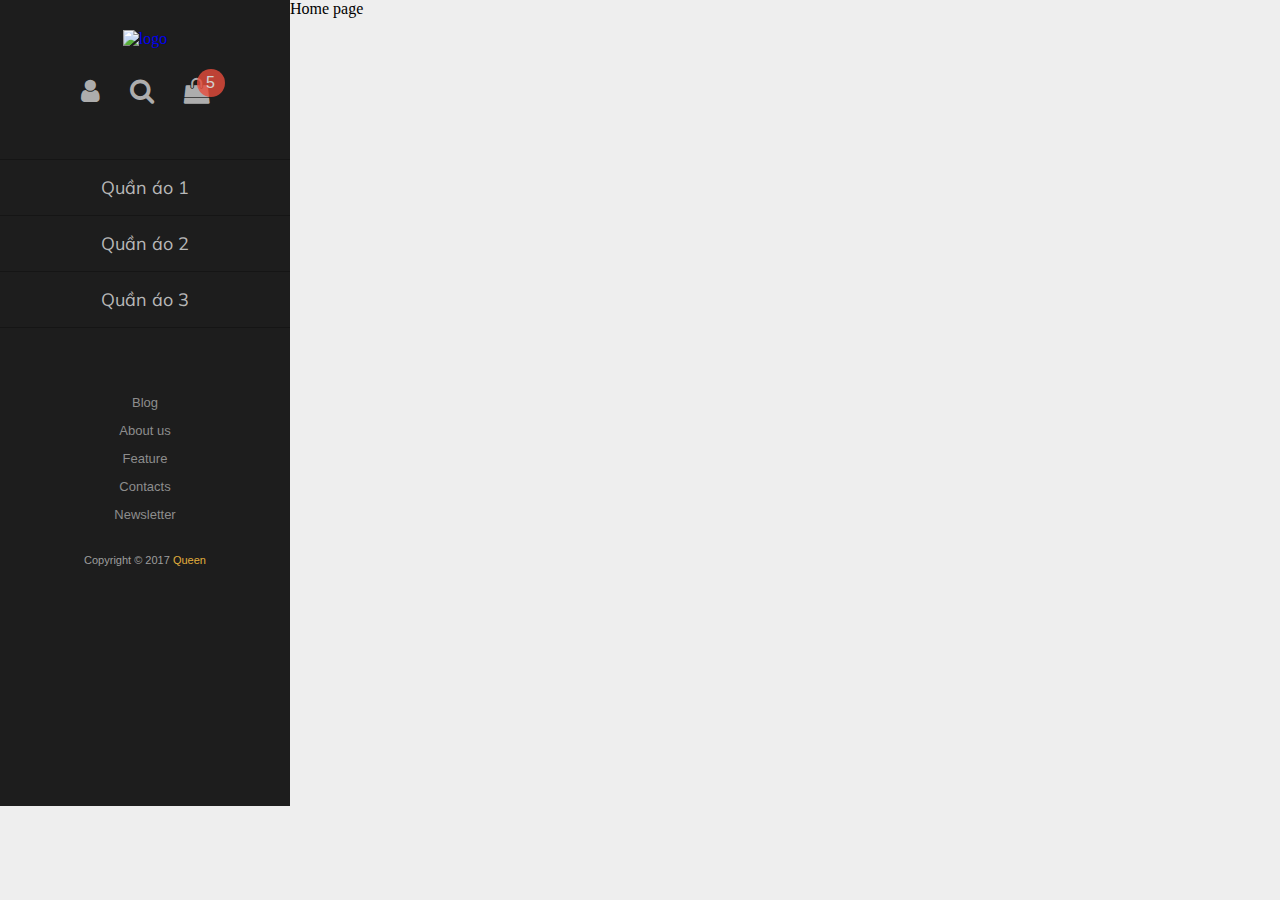
==== index.html @ 444cdae0 "Init commit" ====
<!DOCTYPE html><html lang="en"><head><meta charset="utf-8"><meta name="viewport" content="width=device-width,initial-scale=1,shrink-to-fit=no"><meta name="theme-color" content="#000000"><link rel="manifest" href="/manifest.json"><link rel="shortcut icon" href="/favicon.ico"><link href="https://fonts.googleapis.com/css?family=Muli|Montserrat" rel="stylesheet"><link rel="stylesheet" href="https://maxcdn.bootstrapcdn.com/font-awesome/4.7.0/css/font-awesome.min.css"><title>React App</title><style>body{margin:0;background-color:#eee}a{text-decoration:none}body::-webkit-scrollbar-track{border-radius:10px;background-color:#d5d5d5}body::-webkit-scrollbar{width:8px;background-color:#d5d5d5}body::-webkit-scrollbar-thumb{border-radius:10px;background-color:#e0ad3c}*{-webkit-box-sizing:border-box;-moz-box-sizing:border-box;box-sizing:border-box}</style><link href="/static/css/main.fdfdad80.css" rel="stylesheet"></head><body><noscript>You need to enable JavaScript to run this app.</noscript><div id="root"></div><script type="text/javascript" src="/static/js/main.b49a6a26.js"></script></body></html>
---- static/css/main.fdfdad80.css ----
@media screen and (min-width:900px){.sidebarContainer{position:fixed;top:0;left:0}.content{margin-left:298px}.contentContainer{margin-left:290px}}.fixedMetaMenu{position:fixed;top:0;z-index:1}.sidebar{text-align:center}@-moz-document url-prefix(){.leftSidebarContainer{overflow-x:hidden;width:298px}}.sidebarContainer{background-color:#1d1d1d}.logo img{width:130px}.metaMenuItem{margin-left:15px;margin-right:15px;color:#adadad;-webkit-transition:color .2s;-o-transition:color .2s;transition:color .2s;cursor:pointer}.metaMenuItem:hover{color:#e0ad3c}.metaMenu{min-height:100%}.productInBagNumber{position:absolute;top:-17px;right:0;color:#fff;background-color:#e74c3c;width:28px;height:28px;opacity:.8;border-radius:50%;line-height:28px;font-family:sans-serif}.categoryMenuItem{padding-top:16px;padding-bottom:16px;font-family:Muli,sans-serif;color:#b8b8b8;display:block;font-size:18px}.categoryMenuItem.active{color:#dfdfdf;font-weight:600}.categoryMenuItem{border-bottom:1px solid #151515;-webkit-transition:color .2s;-o-transition:color .2s;transition:color .2s;-webkit-transition:background-color .2s;-o-transition:background-color .2s;transition:background-color .2s}.categoryMenuItem:hover{background-color:#101010}.categoryMenuItem:hover:not(.active){color:#e0ad3c}.categoryMenuItem:last-child{border:none}.littleMenu .categoryMenuItem{font-size:18px}.categoryMenu{border-top:1px solid #151515;border-bottom:1px solid #151515}.loadingContainer{width:100%;height:100%;display:-ms-flexbox;display:flex;-ms-flex-align:center;align-items:center;padding:20px}.navigation{list-style-type:none;padding:0;margin-top:60px}.navigation>li{padding-top:5px;padding-bottom:5px}.navigation>li>a{color:#8d8d8d;font-family:sans-serif;font-size:13px;-webkit-transition:color .2s;-o-transition:color .2s;transition:color .2s}.navigation>li.active>a{font-weight:700;color:#eee}.navigation>li:not(.active)>a:hover{color:#e0ad3c}.copyright{padding-top:10px;padding-bottom:10px;color:#9d9d9d;font-family:sans-serif;font-size:11px}.brandName{color:#e0ad3c}.leftSidebarScrollContainer{width:290px;height:calc(100vh - 172px - 46px);overflow:auto}.leftSidebarScrollContainer::-webkit-scrollbar-track{border-radius:10px;background-color:#d5d5d5}.leftSidebarScrollContainer::-webkit-scrollbar{width:8px;background-color:#d5d5d5}.leftSidebarScrollContainer::-webkit-scrollbar-thumb{border-radius:10px;background-color:#e0ad3c}.leftSidebarContainer .logoContainer{padding-top:30px;padding-bottom:30px}.leftSidebarContainer .metaMenuContainer{padding-bottom:20px}.leftSidebarScrollContainer .categoryMenuContainer{padding-top:35px}.transparentButton{border:none;background-color:transparent;cursor:pointer}.topSidebarContainer{position:relative;height:210px}.topSidebarContainer .logoContainer{padding-top:30px}.topSidebarContainer .metaMenuContainer{padding-top:20px;padding-bottom:20px;width:100%;background-color:#1d1d1d}.topSidebarContainer .menuAllScreen{position:fixed;top:0;left:0;right:0;bottom:0;background-color:#1d1d1d;-webkit-transition:opacity .1s linear;-o-transition:opacity .1s linear;transition:opacity .1s linear;overflow-y:auto;z-index:2}.topSidebarContainer .closeButtonContainer{position:fixed;right:20px;top:20px}.littleMenu{padding-top:60px}.topSidebarContainer .littleMenu .navigation a{font-size:15px}.menuAllScreen::-webkit-scrollbar-track{border-radius:10px;background-color:#d5d5d5}.menuAllScreen::-webkit-scrollbar{width:8px;background-color:#d5d5d5}.menuAllScreen::-webkit-scrollbar-thumb{border-radius:10px;background-color:#99f}.responsiveMenuTransition-enter{opacity:0}.responsiveMenuTransition-enter.responsiveMenuTransition-enter-active,.responsiveMenuTransition-leave{opacity:1}.responsiveMenuTransition-leave.responsiveMenuTransition-leave-active{opacity:0}.gridItemContainer{background-color:#ddd;position:relative}.gridItemImage{width:100%;height:auto}.caption{font-family:Muli,sans-serif;padding-top:40px;padding-bottom:40px;text-align:center;position:relative;color:#444}.gridItemContainer .arrowContainer{width:100%;position:absolute;top:-38px;text-align:center}.gridItemContainer .arrow{width:30px;height:0;border-bottom:15px solid #ddd;border-left:15px solid transparent;border-right:15px solid transparent}.productName{font-family:Muli,sans-serif;margin-bottom:8px;text-transform:uppercase}.price{font-family:Montserrat,sans-serif;font-weight:700;font-size:22px}.cover{position:absolute;top:0;left:0;bottom:0;right:0;background-color:transparent;-webkit-transition:background-color .2s;-o-transition:background-color .2s;transition:background-color .2s}.gridItemContainer:hover>.cover{background-color:rgba(0,0,0,.1)}.allProductsContainer{text-align:center}.productContainer{display:inline-block}@media screen and (max-width:655px){.productContainer{width:100%}}@media screen and (min-width:656px){.productContainer{width:50%}}@media screen and (min-width:1360px){.productContainer{width:33.33%}}@media screen and (min-width:1920px){.productContainer{width:25%}}.productDetailContainer{display:-ms-flexbox;display:flex}.productContentContainer{background-color:#f9f9f9}@media screen and (min-width:1100px){.productDetailContainer{-ms-flex-direction:row;flex-direction:row;-ms-flex-align:stretch;align-items:stretch;height:100vh}.productContentContainer{-ms-flex:0 0 330px;flex:0 0 330px;overflow-y:auto;padding:60px 50px}.productImageContainer{-ms-flex:1 1 0%;flex:1 1 0%;overflow:auto}.productContentContainer::-webkit-scrollbar-track,.productImageContainer::-webkit-scrollbar-track{border-radius:10px;background-color:#d5d5d5}.productContentContainer::-webkit-scrollbar,.productImageContainer::-webkit-scrollbar{width:8px;background-color:#d5d5d5}.productContentContainer::-webkit-scrollbar-thumb,.productImageContainer::-webkit-scrollbar-thumb{border-radius:10px;background-color:#e0cc3c}}@media screen and (max-width:1099px){.productDetailContainer{-ms-flex-direction:column-reverse;flex-direction:column-reverse}.productContentContainer{width:100%;padding:50px}}.copyrightLittle{background-color:#1d1d1d;text-align:center}@media screen and (min-width:900px){.copyrightLittle{display:none}}@media screen and (max-width:899px){.copyrightLittle{display:block}}.pathContainer{font-size:11px;margin-bottom:5px;text-transform:uppercase;margin-bottom:35px}.pathSeperate{margin-left:8px;margin-right:8px;color:hsla(0,0%,62%,.5)}.pathUrl{color:#9d8347;font-weight:700}.pathName{color:#9d9d9d}.productDetailNameContainer{margin-bottom:35px}.productDetailName{font-weight:700;font-size:25px}.productDetailProductor{font-family:Muli,sans-serif;font-size:13px}.productDetailProductorName{color:#9d8347}.productDetailProductorContainer{margin-bottom:35px}.productDetailPrice{font-family:Montserrat,sans-serif;font-weight:700;font-size:30px;padding-top:10px;padding-bottom:10px;border-top:1px solid #ddd;border-bottom:1px solid #ddd;text-align:center}.productDetailPriceContainer{margin-bottom:35px}.productDetailBrief{color:#666;font-size:14px;line-height:20px;text-align:justify}.productDetailBriefContainer{margin-bottom:45px}.productItemCountCheckoutContainer,.productOptionContainer{margin-bottom:20px;margin-top:20px}.productItemCountCheckoutContainer{display:-ms-flexbox;display:flex}.itemCount{width:100%}.itemCountInput{border:none;outline:none;width:100%;padding:20px;font-family:Montserrat,sans-serif;font-size:14px;text-align:center}.itemCountContainer{margin-right:20px;-ms-flex:0 0 70px;flex:0 0 70px;border:1px solid #eee}.checkoutButton{border:none;outline:none;height:100%;width:100%;background-color:#b89955;color:#fff;-webkit-transition:background-color .2s;-o-transition:background-color .2s;transition:background-color .2s;cursor:pointer;font-size:13px;font-weight:700;font-family:Montserrat,sans-serif;text-transform:uppercase}.checkoutButton:hover{background-color:#e2ba62}.checkoutButtonContainer{-ms-flex:1 1 0%;flex:1 1 0%}@media screen and (min-width:1100px){.productInformation{font-family:Muli,sans-serif}.productSizeLabel{font-family:Montserrat,sans-serif}.productItemCountCheckoutContainer,.productOptionContainer{width:100%}}@media screen and (max-width:1099px){.productInformation{font-family:Muli,sans-serif;text-align:center}}.productShareContainer{color:#9d8347;cursor:pointer}.productShareContainer:hover{color:#e0a418}.productShareContainer:active{color:#7d6b42}.productShareContainer>span{padding-left:10px}.Option{background:#fff;height:58px;cursor:pointer;font-family:Montserrat,sans-serif;font-size:14px;padding:20px;position:relative;border:1px solid #eee}.OptionList{position:absolute;top:47px;left:0;z-index:3;width:100%;background:#fff;border:1px solid #ddd}.OptionHandle{z-index:2;position:absolute;top:0;left:0;right:0;bottom:0}.OptionList ul{list-style:none;margin:0;margin-top:10px;margin-bottom:10px;padding:0}.OptionList ul li{padding:5px 25px;text-align:left}.OptionList ul li.active{background-color:#eee}.OptionList ul li:hover{background:#ddd}.OptionList.hide{visibility:hidden}.OptionLabel .label{color:#666}.OptionIconDropdown{position:absolute;right:20px;top:21px}.slick-slider{-webkit-box-sizing:border-box;box-sizing:border-box;-webkit-user-select:none;-moz-user-select:none;-ms-user-select:none;user-select:none;-webkit-touch-callout:none;-khtml-user-select:none;-ms-touch-action:pan-y;touch-action:pan-y;-webkit-tap-highlight-color:transparent}.slick-list,.slick-slider{position:relative;display:block}.slick-list{overflow:hidden;margin:0;padding:0}.slick-list:focus{outline:none}.slick-list.dragging{cursor:pointer;cursor:hand}.slick-slider .slick-list,.slick-slider .slick-track{-webkit-transform:translateZ(0);-ms-transform:translateZ(0);transform:translateZ(0)}.slick-track{position:relative;top:0;left:0;display:block}.slick-track:after,.slick-track:before{display:table;content:""}.slick-track:after{clear:both}.slick-loading .slick-track{visibility:hidden}.slick-slide{display:none;float:left;height:100%;min-height:1px}[dir=rtl] .slick-slide{float:right}.slick-slide img{display:block}.slick-slide.slick-loading img{display:none}.slick-slide.dragging img{pointer-events:none}.slick-initialized .slick-slide{display:block}.slick-loading .slick-slide{visibility:hidden}.slick-vertical .slick-slide{display:block;height:auto;border:1px solid transparent}.slick-arrow.slick-hidden{display:none}.imageSlideContent{cursor:-webkit-grab;cursor:grab;background-size:cover!important;background-position:50%!important}.imageSlideContent:active{cursor:-webkit-grabbing;cursor:grabbing}.imageSlide{position:relative}.slideButtonContainer{bottom:0}.slideButtonContainer,.zoomModalContainer{position:absolute;right:0;display:-ms-flexbox;display:flex}.zoomModalContainer{top:0}@media screen and (min-width:1100px){.imageSlideContent{height:100vh}}@media screen and (max-width:1099px) and (min-width:700px){.imageSlideContent{height:800px}}@media screen and (max-width:699px){.imageSlideContent{height:600px}}.slideIconInfo{font-family:Muli,sans-serif;line-height:26px}.slideButton,.slideIconInfo{padding:10px;width:50px;text-align:center;background:rgba(29,29,29,.3);color:#eee;-webkit-transition:background .2s;-o-transition:background .2s;transition:background .2s}.slideButton{cursor:pointer}.slideButton:hover{background:rgba(29,29,29,.5)}.dotSlide{position:absolute;bottom:0;padding:10px 15px;margin:0;background:rgba(29,29,29,.3)}.dotSlide button{border:none;background:transparent;cursor:pointer;color:#ccc;outline:none;padding-left:15px}.dotSlide li.slick-active button{color:#fff}.dotSlide li{display:inline-block}.dialogContainer{position:fixed;top:0;left:0;right:0;bottom:0;background-color:hsla(0,0%,78%,.8);display:-ms-flexbox;display:flex;-ms-flex-align:center;align-items:center;-ms-flex-pack:center;justify-content:center;z-index:10}.dialogContent{padding:70px 80px 80px;background-color:#fff;position:relative}.dialogContent .closeButton{position:absolute;top:0;right:0;background-color:#222;width:54px;text-align:center;cursor:pointer;color:#fff}.dialogContent .closeButton:hover{color:#e0ad3c;background-color:#333;-webkit-transition:color .2s,background-color .2s;-o-transition:color .2s,background-color .2s;transition:color .2s,background-color .2s}.dialogTransition-enter{opacity:0}.dialogTransition-enter.dialogTransition-enter-active{opacity:1;-webkit-transition:opacity .2s ease-in;-o-transition:opacity .2s ease-in;transition:opacity .2s ease-in}.dialogTransition-leave{opacity:1}.dialogTransition-leave.dialogTransition-leave-active{opacity:0;-webkit-transition:opacity .1s ease-in;-o-transition:opacity .1s ease-in;transition:opacity .1s ease-in}.searchFormContainer{border:5px solid #eee;padding:20px;display:-ms-flexbox;display:flex;-ms-flex-pack:center;justify-content:center;-ms-flex-align:center;align-items:center}.searchInputContainer{-ms-flex-positive:1;flex-grow:1;-ms-flex-negative:1;flex-shrink:1}.searchIconContainer{-ms-flex-positive:0;flex-grow:0;-ms-flex-negative:0;flex-shrink:0;margin-left:10px;cursor:pointer}.searchInput{border:none;font-size:18px;width:100%;font-family:Montserrat,sans-serif}.searchInput:focus{outline:none}.searchFormTitle{text-align:center;margin-bottom:30px;font-size:30px;font-family:Montserrat,sans-serif}
/*# sourceMappingURL=main.fdfdad80.css.map*/
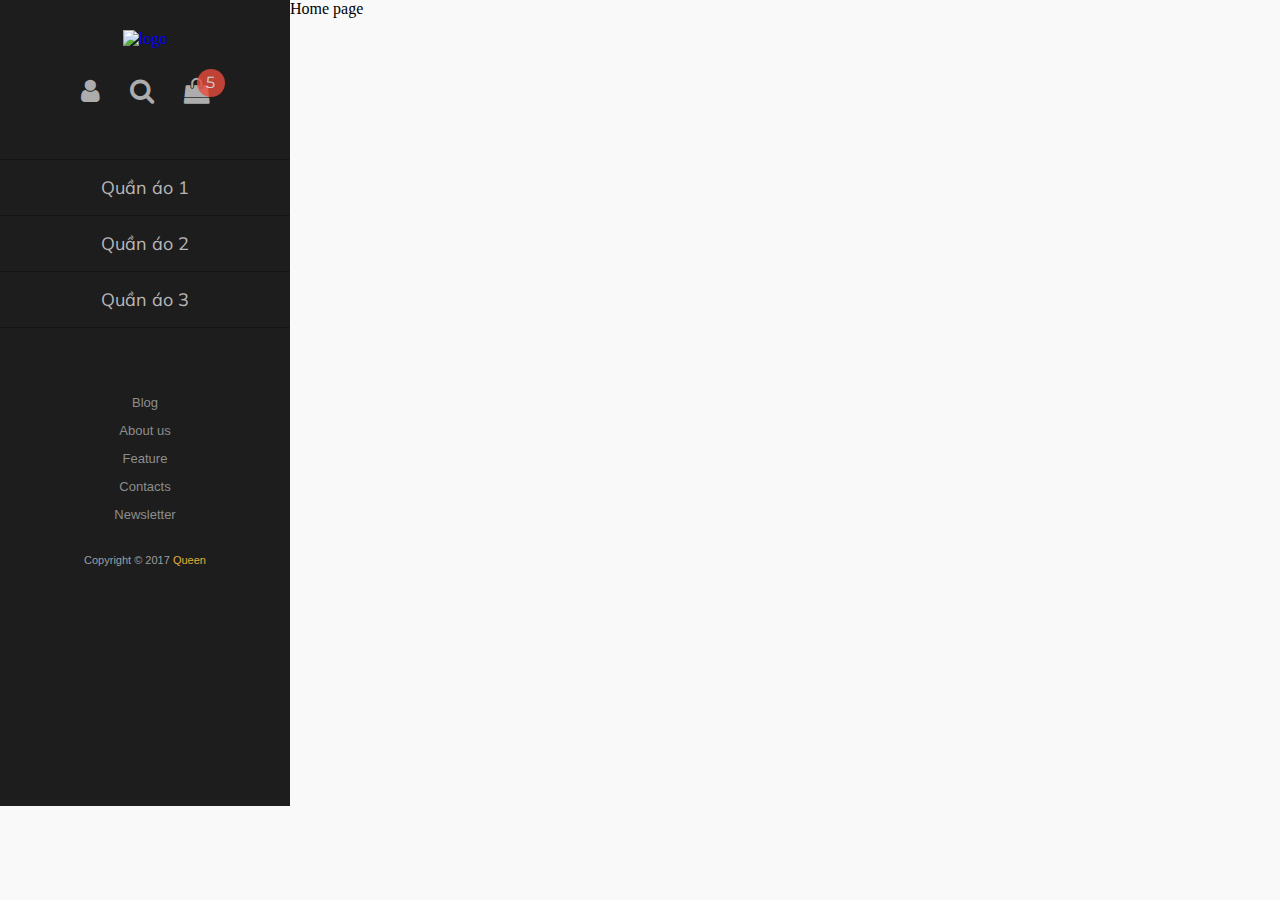
==== commit 7baaeaac: "Add search, cart, loading" ====
--- a/index.html
+++ b/index.html
@@ -1 +1 @@
-<!DOCTYPE html><html lang="en"><head><meta charset="utf-8"><meta name="viewport" content="width=device-width,initial-scale=1,shrink-to-fit=no"><meta name="theme-color" content="#000000"><link rel="manifest" href="/manifest.json"><link rel="shortcut icon" href="/favicon.ico"><link href="https://fonts.googleapis.com/css?family=Muli|Montserrat" rel="stylesheet"><link rel="stylesheet" href="https://maxcdn.bootstrapcdn.com/font-awesome/4.7.0/css/font-awesome.min.css"><title>React App</title><style>body{margin:0;background-color:#eee}a{text-decoration:none}body::-webkit-scrollbar-track{border-radius:10px;background-color:#d5d5d5}body::-webkit-scrollbar{width:8px;background-color:#d5d5d5}body::-webkit-scrollbar-thumb{border-radius:10px;background-color:#e0ad3c}*{-webkit-box-sizing:border-box;-moz-box-sizing:border-box;box-sizing:border-box}</style><link href="/static/css/main.fdfdad80.css" rel="stylesheet"></head><body><noscript>You need to enable JavaScript to run this app.</noscript><div id="root"></div><script type="text/javascript" src="/static/js/main.b49a6a26.js"></script></body></html>+<!DOCTYPE html><html lang="en"><head><meta charset="utf-8"><meta name="viewport" content="width=device-width,initial-scale=1,shrink-to-fit=no"><meta name="theme-color" content="#000000"><link rel="manifest" href="/manifest.json"><link rel="shortcut icon" href="/favicon.ico"><link href="https://fonts.googleapis.com/css?family=Muli|Montserrat" rel="stylesheet"><link rel="stylesheet" href="https://maxcdn.bootstrapcdn.com/font-awesome/4.7.0/css/font-awesome.min.css"><title>React App</title><style>body{margin:0;background-color:#f9f9f9}a{text-decoration:none}*{-webkit-box-sizing:border-box;-moz-box-sizing:border-box;box-sizing:border-box}</style><link href="/static/css/main.e178d83f.css" rel="stylesheet"></head><body><noscript>You need to enable JavaScript to run this app.</noscript><div id="root"></div><script type="text/javascript" src="/static/js/main.0612e0c7.js"></script></body></html>--- a/static/css/main.e178d83f.css
+++ b/static/css/main.e178d83f.css
@@ -0,0 +1,2 @@
+@media screen and (min-width:900px){.contentContainer{margin-left:290px;height:100vh;overflow:auto}.contentContainer::-webkit-scrollbar-track{border-radius:10px;background-color:#d5d5d5}.contentContainer::-webkit-scrollbar{width:8px;background-color:#d5d5d5}.contentContainer::-webkit-scrollbar-thumb{border-radius:10px;background-color:#e0ad3c}.copyrightLittle{display:none}}.copyrightLittle{background-color:#1d1d1d;text-align:center}@media screen and (max-width:899px){.copyrightLittle{display:block}}@media screen and (min-width:900px){.sidebarContainer{position:fixed;top:0;left:0}.content{margin-left:298px}}.fixedMetaMenu{position:fixed;top:0;z-index:1}.sidebar{text-align:center}@-moz-document url-prefix(){.leftSidebarContainer{overflow-x:hidden;width:298px}}.sidebarContainer{background-color:#1d1d1d}.logo img{width:130px}.metaMenuItem{margin-left:15px;margin-right:15px;color:#adadad;-webkit-transition:color .2s;-o-transition:color .2s;transition:color .2s;cursor:pointer}.metaMenuItem:hover{color:#e0ad3c}.metaMenu{min-height:100%}.productInBagNumber{position:absolute;top:-17px;right:0;color:#fff;background-color:#e74c3c;width:28px;height:28px;opacity:.8;border-radius:50%;line-height:28px;font-family:Montserrat,sans-serif}.categoryMenuItem{padding-top:16px;padding-bottom:16px;font-family:Muli,sans-serif;color:#b8b8b8;display:block;font-size:18px}.categoryMenuItem.active{color:#dfdfdf;font-weight:600}.categoryMenuItem{border-bottom:1px solid #151515;-webkit-transition:color .2s;-o-transition:color .2s;transition:color .2s;-webkit-transition:background-color .2s;-o-transition:background-color .2s;transition:background-color .2s}.categoryMenuItem:hover{background-color:#101010}.categoryMenuItem:hover:not(.active){color:#e0ad3c}.categoryMenuItem:last-child{border:none}.littleMenu .categoryMenuItem{font-size:18px}.categoryMenu{border-top:1px solid #151515;border-bottom:1px solid #151515}.loadingContainer{width:100%;height:100%;display:-ms-flexbox;display:flex;-ms-flex-align:center;align-items:center;padding:20px}.navigation{list-style-type:none;padding:0;margin-top:60px}.navigation>li{padding-top:5px;padding-bottom:5px}.navigation>li>a{color:#8d8d8d;font-family:sans-serif;font-size:13px;-webkit-transition:color .2s;-o-transition:color .2s;transition:color .2s}.navigation>li.active>a{font-weight:700;color:#eee}.navigation>li:not(.active)>a:hover{color:#e0ad3c}.copyright{padding-top:10px;padding-bottom:10px;color:#9d9d9d;font-family:sans-serif;font-size:11px}.brandName{color:#e0ad3c}.leftSidebarScrollContainer{width:290px;height:calc(100vh - 172px - 46px);overflow:auto}.leftSidebarScrollContainer::-webkit-scrollbar-track{border-radius:10px;background-color:#d5d5d5}.leftSidebarScrollContainer::-webkit-scrollbar{width:8px;background-color:#d5d5d5}.leftSidebarScrollContainer::-webkit-scrollbar-thumb{border-radius:10px;background-color:#e0ad3c}.leftSidebarContainer .logoContainer{padding-top:30px;padding-bottom:30px}.leftSidebarContainer .metaMenuContainer{padding-bottom:20px}.leftSidebarScrollContainer .categoryMenuContainer{padding-top:35px}.transparentButton{border:none;background-color:transparent;cursor:pointer}.topSidebarContainer{position:relative;height:210px}.topSidebarContainer .logoContainer{padding-top:30px}.topSidebarContainer .metaMenuContainer{padding-top:20px;padding-bottom:20px;width:100%;background-color:#1d1d1d}.topSidebarContainer .menuAllScreen{position:fixed;top:0;left:0;right:0;bottom:0;background-color:#1d1d1d;-webkit-transition:opacity .1s linear;-o-transition:opacity .1s linear;transition:opacity .1s linear;overflow-y:auto;z-index:2}.topSidebarContainer .closeButtonContainer{position:fixed;right:20px;top:20px}.littleMenu{padding-top:60px}.topSidebarContainer .littleMenu .navigation a{font-size:15px}.menuAllScreen::-webkit-scrollbar-track{border-radius:10px;background-color:#d5d5d5}.menuAllScreen::-webkit-scrollbar{width:8px;background-color:#d5d5d5}.menuAllScreen::-webkit-scrollbar-thumb{border-radius:10px;background-color:#99f}.responsiveMenuTransition-enter{opacity:0}.responsiveMenuTransition-enter.responsiveMenuTransition-enter-active,.responsiveMenuTransition-leave{opacity:1}.responsiveMenuTransition-leave.responsiveMenuTransition-leave-active{opacity:0}.gridItemContainer{background-color:#ddd;position:relative}.gridItemImage{width:100%;height:auto}.caption{font-family:Muli,sans-serif;padding-top:40px;padding-bottom:40px;text-align:center;position:relative;color:#444}.gridItemContainer .arrowContainer{width:100%;position:absolute;top:-38px;text-align:center}.gridItemContainer .arrow{width:30px;height:0;border-bottom:15px solid #ddd;border-left:15px solid transparent;border-right:15px solid transparent}.productName{font-family:Muli,sans-serif;margin-bottom:8px;text-transform:uppercase}.price{font-family:Montserrat,sans-serif;font-weight:700;font-size:22px}.cover{position:absolute;top:0;left:0;bottom:0;right:0;background-color:transparent;-webkit-transition:background-color .2s;-o-transition:background-color .2s;transition:background-color .2s}.gridItemContainer:hover>.cover{background-color:rgba(0,0,0,.1)}.allProductsContainer{text-align:center}.productContainer{display:inline-block}@media screen and (max-width:655px){.productContainer{width:100%}}@media screen and (min-width:656px){.productContainer{width:50%}}@media screen and (min-width:1360px){.productContainer{width:33.33%}}@media screen and (min-width:1920px){.productContainer{width:25%}}.productDetailContainer{display:-ms-flexbox;display:flex}.productContentContainer{background-color:#f9f9f9}@media screen and (min-width:1100px){.productDetailContainer{-ms-flex-direction:row;flex-direction:row;-ms-flex-align:stretch;align-items:stretch;height:100vh}.productContentContainer{-ms-flex:0 0 330px;flex:0 0 330px;overflow-y:auto;padding:60px 50px}.productImageContainer{-ms-flex:1 1 0%;flex:1 1 0%;overflow:auto}.productContentContainer::-webkit-scrollbar-track,.productImageContainer::-webkit-scrollbar-track{border-radius:10px;background-color:#d5d5d5}.productContentContainer::-webkit-scrollbar,.productImageContainer::-webkit-scrollbar{width:8px;background-color:#d5d5d5}.productContentContainer::-webkit-scrollbar-thumb,.productImageContainer::-webkit-scrollbar-thumb{border-radius:10px;background-color:#e0cc3c}}@media screen and (max-width:1099px){.productDetailContainer{-ms-flex-direction:column-reverse;flex-direction:column-reverse}.productContentContainer{width:100%;padding:50px}}.pathContainer{font-size:11px;margin-bottom:5px;text-transform:uppercase;margin-bottom:35px}.pathSeperate{margin-left:8px;margin-right:8px;color:hsla(0,0%,62%,.5)}.pathUrl{color:#9d8347;font-weight:700}.pathName{color:#9d9d9d}.productDetailNameContainer{margin-bottom:35px}.productDetailName{font-weight:700;font-size:25px}.productDetailProductor{font-family:Muli,sans-serif;font-size:13px}.productDetailProductorName{color:#9d8347}.productDetailProductorContainer{margin-bottom:35px}.productDetailPrice{font-family:Montserrat,sans-serif;font-weight:700;font-size:30px;padding-top:10px;padding-bottom:10px;border-top:1px solid #ddd;border-bottom:1px solid #ddd;text-align:center}.productDetailPriceContainer{margin-bottom:35px}.productDetailBrief{color:#666;font-size:14px;line-height:20px;text-align:justify}.productDetailBriefContainer{margin-bottom:45px}.productItemCountCheckoutContainer,.productOptionContainer{margin-bottom:20px;margin-top:20px}.productItemCountCheckoutContainer{display:-ms-flexbox;display:flex}.itemCount{width:100%}.itemCountInput{border:none;outline:none;width:100%;padding:20px;font-family:Montserrat,sans-serif;font-size:14px;text-align:center}.itemCountContainer{margin-right:20px;-ms-flex:0 0 70px;flex:0 0 70px;border:1px solid #eee}.checkoutButton{border:none;outline:none;height:100%;width:100%;background-color:#b89955;color:#fff;-webkit-transition:background-color .2s;-o-transition:background-color .2s;transition:background-color .2s;cursor:pointer;font-size:13px;font-weight:700;font-family:Montserrat,sans-serif;text-transform:uppercase}.checkoutButton:hover{background-color:#e2ba62}.checkoutButtonContainer{-ms-flex:1 1 0%;flex:1 1 0%}@media screen and (min-width:1100px){.productInformation{font-family:Muli,sans-serif}.productSizeLabel{font-family:Montserrat,sans-serif}.productItemCountCheckoutContainer,.productOptionContainer{width:100%}}@media screen and (max-width:1099px){.productInformation{font-family:Muli,sans-serif;text-align:center}}.productShareContainer{color:#9d8347;cursor:pointer}.productShareContainer:hover{color:#e0a418}.productShareContainer:active{color:#7d6b42}.productShareContainer>span{padding-left:10px}.Option{background:#fff;height:58px;cursor:pointer;font-family:Montserrat,sans-serif;font-size:14px;padding:20px;position:relative;border:1px solid #eee}.OptionList{position:absolute;top:47px;left:0;z-index:3;width:100%;background:#fff;border:1px solid #ddd}.OptionHandle{z-index:2;position:absolute;top:0;left:0;right:0;bottom:0}.OptionList ul{list-style:none;margin:0;margin-top:10px;margin-bottom:10px;padding:0}.OptionList ul li{padding:5px 25px;text-align:left}.OptionList ul li.active{background-color:#eee}.OptionList ul li:hover{background:#ddd}.OptionList.hide{visibility:hidden}.OptionLabel .label{color:#666}.OptionIconDropdown{position:absolute;right:20px;top:21px}.slick-slider{-webkit-box-sizing:border-box;box-sizing:border-box;-webkit-user-select:none;-moz-user-select:none;-ms-user-select:none;user-select:none;-webkit-touch-callout:none;-khtml-user-select:none;-ms-touch-action:pan-y;touch-action:pan-y;-webkit-tap-highlight-color:transparent}.slick-list,.slick-slider{position:relative;display:block}.slick-list{overflow:hidden;margin:0;padding:0}.slick-list:focus{outline:none}.slick-list.dragging{cursor:pointer;cursor:hand}.slick-slider .slick-list,.slick-slider .slick-track{-webkit-transform:translateZ(0);-ms-transform:translateZ(0);transform:translateZ(0)}.slick-track{position:relative;top:0;left:0;display:block}.slick-track:after,.slick-track:before{display:table;content:""}.slick-track:after{clear:both}.slick-loading .slick-track{visibility:hidden}.slick-slide{display:none;float:left;height:100%;min-height:1px}[dir=rtl] .slick-slide{float:right}.slick-slide img{display:block}.slick-slide.slick-loading img{display:none}.slick-slide.dragging img{pointer-events:none}.slick-initialized .slick-slide{display:block}.slick-loading .slick-slide{visibility:hidden}.slick-vertical .slick-slide{display:block;height:auto;border:1px solid transparent}.slick-arrow.slick-hidden{display:none}.imageSlideContent{cursor:-webkit-grab;cursor:grab;background-size:cover!important;background-position:50%!important}.imageSlideContent:active{cursor:-webkit-grabbing;cursor:grabbing}.imageSlide{position:relative}.slideButtonContainer{bottom:0}.slideButtonContainer,.zoomModalContainer{position:absolute;right:0;display:-ms-flexbox;display:flex}.zoomModalContainer{top:0}@media screen and (min-width:1100px){.imageSlideContent{height:100vh}}@media screen and (max-width:1099px) and (min-width:700px){.imageSlideContent{height:800px}}@media screen and (max-width:699px){.imageSlideContent{height:600px}}.slideIconInfo{font-family:Muli,sans-serif;line-height:26px}.slideButton,.slideIconInfo{padding:10px;width:50px;text-align:center;background:rgba(29,29,29,.3);color:#eee;-webkit-transition:background .2s;-o-transition:background .2s;transition:background .2s}.slideButton{cursor:pointer}.slideButton:hover{background:rgba(29,29,29,.5)}.dotSlide{position:absolute;bottom:0;padding:10px 15px;margin:0;background:rgba(29,29,29,.3)}.dotSlide button{border:none;background:transparent;cursor:pointer;color:#ccc;outline:none;padding-left:15px}.dotSlide li.slick-active button{color:#fff}.dotSlide li{display:inline-block}.dialogContainer{position:fixed;top:0;left:0;right:0;bottom:0;background-color:hsla(0,0%,78%,.8);display:-ms-flexbox;display:flex;-ms-flex-align:center;align-items:center;-ms-flex-pack:center;justify-content:center;z-index:10}.dialogContent{background-color:#fff;position:relative}.dialogContent .closeButton{position:absolute;top:0;right:0;background-color:#222;width:54px;text-align:center;cursor:pointer;color:#fff}.dialogContent .closeButton:hover{color:#e0ad3c;background-color:#333;-webkit-transition:color .2s,background-color .2s;-o-transition:color .2s,background-color .2s;transition:color .2s,background-color .2s}.dialogTransition-enter{opacity:0}.dialogTransition-enter.dialogTransition-enter-active{opacity:1;-webkit-transition:opacity .2s ease-in;-o-transition:opacity .2s ease-in;transition:opacity .2s ease-in}.dialogTransition-leave{opacity:1}.dialogTransition-leave.dialogTransition-leave-active{opacity:0;-webkit-transition:opacity .1s ease-in;-o-transition:opacity .1s ease-in;transition:opacity .1s ease-in}@media screen and (min-width:510px){.dialogContent{padding:70px 80px 80px;width:500px}}@media screen and (max-width:509px){.dialogContent{padding:70px 50px 80px;width:100%}}.input{border:none;font-size:18px;width:100%;font-family:Montserrat,sans-serif;outline:none;padding:20px}.searchFormContainer{border:5px solid #eee;display:-ms-flexbox;display:flex;-ms-flex-pack:center;justify-content:center;-ms-flex-align:center;align-items:center}.searchInputContainer{-ms-flex-positive:1;flex-grow:1;-ms-flex-negative:1;flex-shrink:1}.searchIconContainer{-ms-flex-positive:0;flex-grow:0;-ms-flex-negative:0;flex-shrink:0;margin-right:20px;cursor:pointer}.searchFormTitle{text-align:center;margin-bottom:30px;font-size:30px;font-family:Montserrat,sans-serif}.OverlayLoading{position:fixed;z-index:10;background:hsla(0,0%,100%,.5);top:0;left:0;right:0;bottom:0;-ms-flex-align:center;align-items:center}@media screen and (max-width:600px){.Search{padding:55px 10%}}@media screen and (min-width:601px){.Search{padding:85px 10%}}.Search{font-family:Muli,sans-serif}.Search .title{font-size:30px;font-weight:500}.Search .briefResult{font-size:14px;color:#666}.Search .query{font-weight:700}.Search .query:after,.Search .query:before{content:'"'}.SearchItem{padding-top:50px;padding-bottom:50px;border-top:1px solid #dfdfdf;display:-ms-flexbox;display:flex}.SearchItem .Image{-ms-flex-preferred-size:120px;flex-basis:120px}.SearchItem .ImageContent{height:120px;background-repeat:no-repeat;background-position:50%;background-size:cover}.SearchItem .Info{padding-left:40px}@media screen and (max-width:600px){.SearchItem .Image{display:none}.SearchItem .Brief{padding-left:0}}.SearchItem .productName{font-weight:700}.SearchItem .productName:after{content:" - "}.SearchItem .productPrice{font-family:Montserrat,sans-serif}.SearchItem .line{margin-top:10px;margin-bottom:10px}.SearchItem .header{font-size:20px}.SearchItem .brief{color:#666}.SearchItem .link{color:#9d8347;-webkit-transition:color .2s;-o-transition:color .2s;transition:color .2s;font-size:13px}.SearchItem .link:hover{color:#daab40}.FlatButton{padding:18px 30px;outline:none;color:#fff;border:none;-webkit-transition:background .2s;-o-transition:background .2s;transition:background .2s;cursor:pointer;font-size:15px;font-weight:700;text-transform:uppercase;font-family:Muli,sans-serif}.FlatButton.black{background:#232323}.FlatButton.black:hover{background:#434343}.FlatButton.yellow{background:#b89955}.FlatButton.yellow:hover{background:#ce9e37}@media screen and (max-width:600px){.CartItemImage{display:none}}.CartItem{padding-top:20px;padding-bottom:20px;margin-top:20px;border-top:1px solid #f1f1f1;border-bottom:1px solid #f1f1f1;display:-ms-flexbox;display:flex;-ms-flex-align:center;align-items:center}.CartItemImage{-ms-flex-preferred-size:120px;flex-basis:120px;-ms-flex-negative:0;flex-shrink:0;-ms-flex-positive:0;flex-grow:0;margin-right:60px;height:120px;background-repeat:no-repeat;background-position:50%;background-size:cover}.CartCount{-ms-flex-preferred-size:70px;flex-basis:70px;-ms-flex-negative:0;flex-shrink:0;-ms-flex-positive:0;flex-grow:0;margin-right:15px;margin-left:15px;border:1px solid #ddd}.CartDelete{-ms-flex-preferred-size:60px;flex-basis:60px;-ms-flex-negative:0;flex-shrink:0;-ms-flex-positive:0;flex-grow:0}.CartUpdate{-ms-flex-preferred-size:30px;flex-basis:30px;-ms-flex-negative:0;flex-shrink:0;-ms-flex-positive:0;flex-grow:0}.accept i{color:#27ae60}.accept i:hover{color:#2ecc71}.deny i{color:#c0392b}.deny i:hover{color:#e74c3c}.CartContent{-ms-flex:1 1 0%;flex:1 1 0%}.CartContent .ItemName{margin:0;line-height:16px}.CartContent .ItemName a{font-size:16px;color:#000;text-transform:uppercase;-webkit-transition:color .2s;-o-transition:color .2s;transition:color .2s}.CartContent .ItemName a:hover{color:#9d8347}.CartContent .ItemSizeColor{margin-top:3px;font-size:13px;color:#9d9d9d}.CartContent .ItemPrice{margin-top:10px;font-family:Montserrat,sans-serif}.transButton{background:transparent;outline:none;border:none;cursor:pointer}.CartDelete i{color:#9d9d9d}.CartDelete i:hover{color:#6d6d6d}.TextArea{width:100%;resize:none;outline:none;padding:20px;font-family:Muli,sans-serif;color:#5f5f5f;font-size:15px;border:1px solid #ddd}.TextArea::-webkit-scrollbar-track{border-radius:10px;background-color:#d5d5d5}.TextArea::-webkit-scrollbar{width:8px;background-color:#d5d5d5}.TextArea::-webkit-scrollbar-thumb{border-radius:10px;background-color:#e0ad3c}.Cart{font-family:Muli,sans-serif}@media screen and (max-width:600px){.Cart{padding:55px 10%}}@media screen and (min-width:601px){.Cart{padding:85px 10%}}.Cart .title{font-size:30px;font-weight:500}.Cart .itemNumber{color:#7f7f7f;font-size:13px}.Cart .CartHeader{margin-bottom:60px}.CartMessageContainer{margin-top:20px;margin-bottom:20px}.CartCheckoutContainer{text-align:right;margin-top:40px}.CartPrice{color:#6d6d6d;font-size:16px}.CartPrice .price{color:#000;font-size:30px;margin-left:10px}.PriceNote{font-style:italic;color:#9d9d9d;font-size:12px}.CartButtonGroup{margin-top:50px}
+/*# sourceMappingURL=main.e178d83f.css.map*/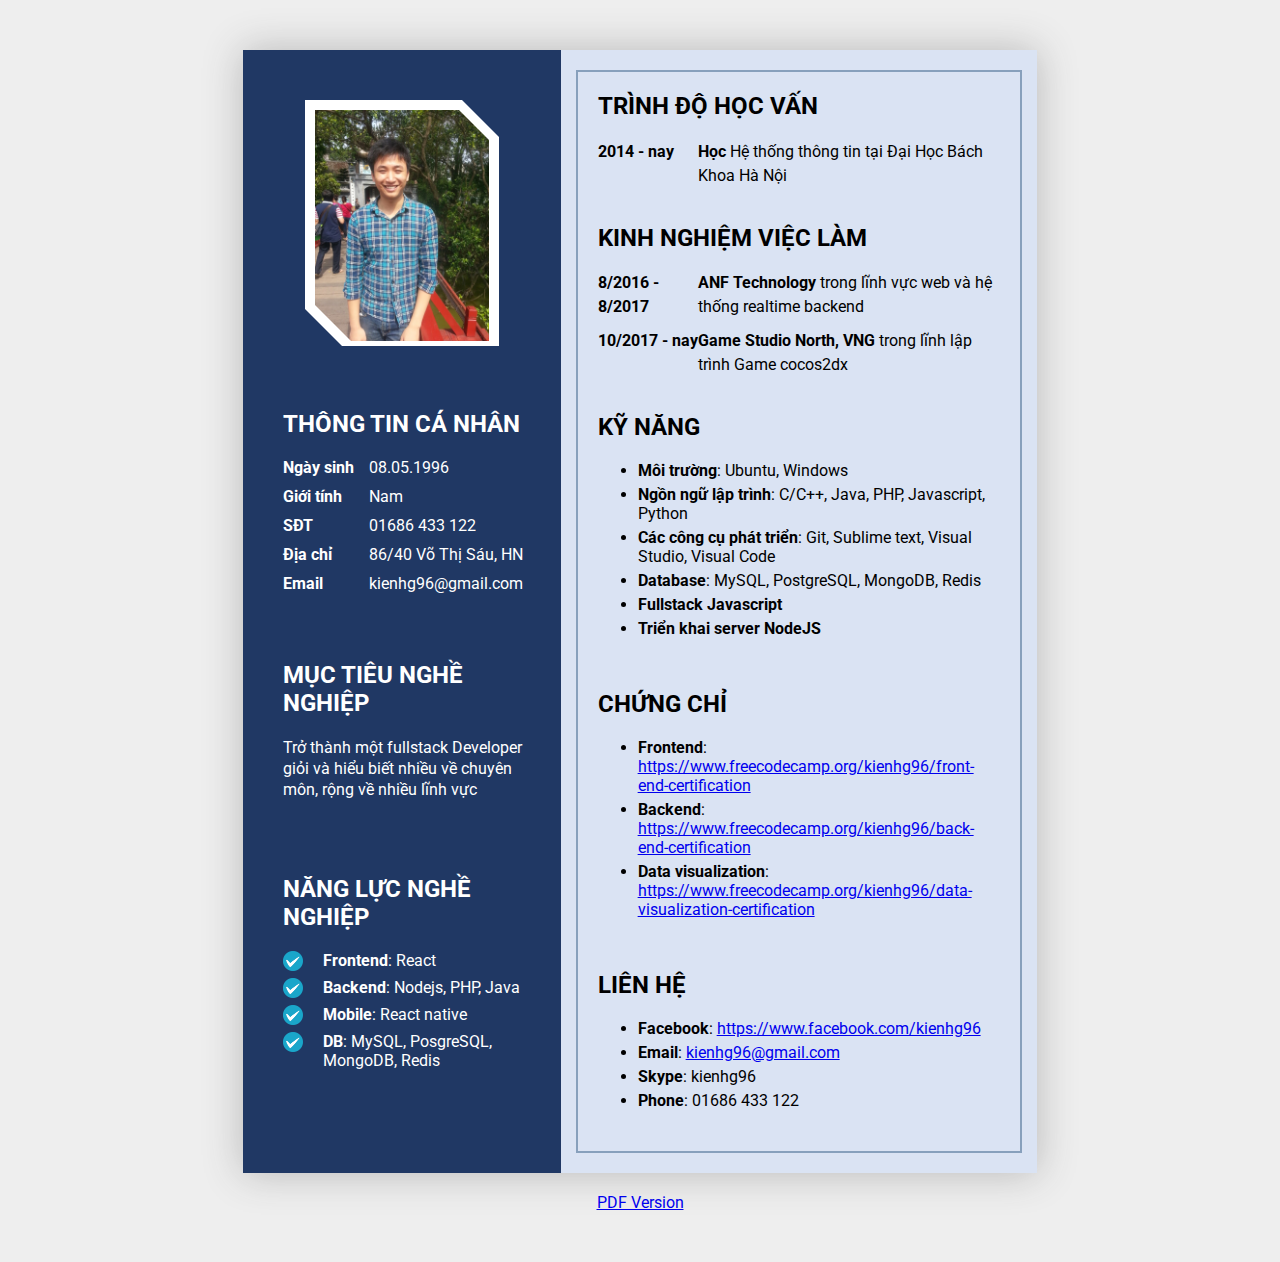
==== commit 3965510e: "Update My CV" ====
--- a/index.html
+++ b/index.html
@@ -1 +1,143 @@
-<!DOCTYPE html><html lang="en"><head><meta charset="utf-8"><meta name="viewport" content="width=device-width,initial-scale=1,shrink-to-fit=no"><meta name="theme-color" content="#000000"><link rel="manifest" href="/manifest.json"><link rel="shortcut icon" href="/favicon.ico"><link href="https://fonts.googleapis.com/css?family=Muli|Montserrat" rel="stylesheet"><link rel="stylesheet" href="https://maxcdn.bootstrapcdn.com/font-awesome/4.7.0/css/font-awesome.min.css"><title>React App</title><style>body{margin:0;background-color:#f9f9f9}a{text-decoration:none}*{-webkit-box-sizing:border-box;-moz-box-sizing:border-box;box-sizing:border-box}</style><link href="/static/css/main.e178d83f.css" rel="stylesheet"></head><body><noscript>You need to enable JavaScript to run this app.</noscript><div id="root"></div><script type="text/javascript" src="/static/js/main.0612e0c7.js"></script></body></html>+<!DOCTYPE html>
+<html>
+<head>
+	<title>Hoang Kien's CV</title>
+	<link href="https://fonts.googleapis.com/css?family=Roboto:400,700,900&amp;subset=vietnamese" rel="stylesheet">
+	<link rel="stylesheet" type="text/css" href="assets/css/index.css">
+</head>
+<body>
+	<div class="container">
+		<div class="left-panel">
+			<div class="avatar-container">
+				<img src="assets/images/avatar.jpg" />
+				<div class="top-right-triangle"></div>
+				<div class="color-top-right-triangle"></div>
+				<div class="bottom-left-triangle"></div>
+				<div class="color-bottom-left-triangle"></div>
+			</div>
+			<div class="brief-container">
+				<div class="section">
+					<h2>THÔNG TIN CÁ NHÂN</h2>
+					<div class="personal-info">
+						<div class="title-info"><b>Ngày sinh</b></div>
+						<div class="content-info">08.05.1996</div>
+					</div>
+					<div class="personal-info">
+						<div class="title-info"><b>Giới tính</b></div>
+						<div class="content-info">Nam</div>
+					</div>
+					<div class="personal-info">
+						<div class="title-info"><b>SĐT</b></div>
+						<div class="content-info">01686 433 122</div>
+					</div>
+					<div class="personal-info">
+						<div class="title-info"><b>Địa chỉ</b></div>
+						<div class="content-info">86/40 Võ Thị Sáu, HN</div>
+					</div>
+					<div class="personal-info">
+						<div class="title-info"><b>Email</b></div>
+						<div class="content-info">kienhg96@gmail.com</div>
+					</div>
+				</div>
+				<div class="section">
+					<h2>MỤC TIÊU NGHỀ NGHIỆP</h2>
+					<p>Trở thành một fullstack Developer giỏi và hiểu biết nhiều về chuyên môn, rộng về nhiều lĩnh vực</p>
+				</div>
+
+				<div class="section">
+					<h2>NĂNG LỰC NGHỀ NGHIỆP</h2>
+					<div class="special-info">
+						<div class="dot">
+							<img src="assets/images/dot.png" />
+						</div>
+						<div class="special-content">
+							<b>Frontend</b>: React
+						</div>
+					</div>
+					<div class="special-info">
+						<div class="dot">
+							<img src="assets/images/dot.png" />
+						</div>
+						<div class="special-content">
+							<b>Backend</b>: Nodejs, PHP, Java
+						</div>
+					</div>
+					<div class="special-info">
+						<div class="dot">
+							<img src="assets/images/dot.png" />
+						</div>
+						<div class="special-content">
+							<b>Mobile</b>: React native
+						</div>
+					</div>
+					<div class="special-info">
+						<div class="dot">
+							<img src="assets/images/dot.png" />
+						</div>
+						<div class="special-content">
+							<b>DB</b>: MySQL, PosgreSQL, MongoDB, Redis
+						</div>
+					</div>
+				</div>
+			</div>
+		</div>
+		<div class="right-panel">
+			<div class="right-out-line">
+				<div class="section">
+					<h2>TRÌNH ĐỘ HỌC VẤN</h2>
+					<div class="content-table">
+						<div class="duration"><b>2014 - nay</b></div>
+						<div class="table-content"><b>Học</b> Hệ thống thông tin tại Đại Học Bách Khoa Hà Nội</div>
+					</div>
+				</div>
+
+				<div class="section">
+					<h2>KINH NGHIỆM VIỆC LÀM</h2>
+					<div class="content-table">
+						<div class="duration"><b>8/2016 - 8/2017</b></div>
+						<div class="table-content"><b>ANF Technology</b> trong lĩnh vực web và hệ thống realtime backend</div>
+					</div>
+					<div class="content-table">
+						<div class="duration"><b>10/2017 - nay</b></div>
+						<div class="table-content"><b>Game Studio North, VNG</b> trong lĩnh lập trình Game cocos2dx</div>
+					</div>
+				</div>
+
+				<div class="section">
+					<h2>KỸ NĂNG</h2>
+					<ul class="list">
+						<li><b>Môi trường</b>: Ubuntu, Windows</li>
+						<li><b>Ngồn ngữ lập trình</b>: C/C++, Java, PHP, Javascript, Python</li>
+						<li><b>Các công cụ phát triển</b>: Git, Sublime text, Visual Studio, Visual Code</li>
+						<li><b>Database</b>: MySQL, PostgreSQL, MongoDB, Redis</li>
+						<li><b>Fullstack Javascript</b></li>
+						<li><b>Triển khai server NodeJS</b></li>
+					</ul>
+				</div>
+
+				<div class="section">
+					<h2>CHỨNG CHỈ</h2>
+					<ul class="list">
+						<li><b>Frontend</b>: <a href="https://www.freecodecamp.org/kienhg96/front-end-certification" target="_blank">https://www.freecodecamp.org/kienhg96/front-end-certification</a></li>
+						<li><b>Backend</b>: <a href="https://www.freecodecamp.org/kienhg96/back-end-certification" target="_blank">https://www.freecodecamp.org/kienhg96/back-end-certification</a></li>
+						<li><b>Data visualization</b>: <a href="https://www.freecodecamp.org/kienhg96/data-visualization-certification" target="_blank">https://www.freecodecamp.org/kienhg96/data-visualization-certification</a></li>
+					</ul>
+				</div>
+
+				<div class="section">
+					<h2>LIÊN HỆ</h2>
+					<ul class="list">
+						<li><b>Facebook</b>: <a href="https://www.facebook.com/kienhg96">https://www.facebook.com/kienhg96</a></li>
+						<li><b>Email</b>: <a href="mailto:kienhg96@gmail.com" target="_top">kienhg96@gmail.com</a></li>
+						<li><b>Skype</b>: kienhg96</li>
+						<li><b>Phone</b>: 01686 433 122</li>
+					</ul>
+				</div>
+			</div>
+		</div>
+	</div>
+	<div class="pdf">
+		<a href="assets/pdf/My_CV.pdf">PDF Version</a>
+	</div>
+</body>
+</html>
--- a/assets/css/index.css
+++ b/assets/css/index.css
@@ -0,0 +1,183 @@
+* {
+	box-sizing: border-box;
+}
+
+b {
+	font-weight: 700;
+}
+
+body {
+	background: #eee;
+	padding-top: 50px;
+	padding-bottom: 50px;
+	margin: 0;
+	align-items: center;
+	flex-direction: column;
+	display: flex;
+	font-family: 'Roboto', sans-serif;
+}
+
+.container {
+	height: 297mm;
+	width: 210mm;
+	display: flex;
+	box-shadow: 0px 0px 37px rgba(60, 60, 60, 0.3);
+}
+
+.left-panel {
+	flex: 2;
+	background: rgb(32, 56, 100);
+	padding-top: 50px;
+	padding-bottom: 100px;
+	color: #fff;
+	padding-left: 10px;
+	padding-right: 10px;
+	display: flex;
+    flex-basis: 18px;
+	flex-direction: column;
+}
+
+.right-panel {
+	flex: 3;
+	background: rgb(218, 227, 243);
+	padding-left: 15px;
+	padding-right: 15px;
+	padding-top: 20px;
+	padding-bottom: 20px;
+}
+
+.right-out-line {
+	border: 2px solid rgb(135, 160, 188);
+	height: 100%;
+	padding-left: 20px;
+	padding-right: 20px;
+	padding-bottom: 25px;
+	display: flex;
+	flex-direction: column;
+	justify-content: space-between;
+}
+
+.content-table {
+	display: flex;
+	line-height: 24px;
+}
+
+.content-table:not(:first-child) {
+	margin-top: 10px;
+}
+
+.duration {
+	flex: 1;
+}
+
+.table-content {
+	flex: 3;
+}
+
+.list > li {
+	margin-bottom: 5px;
+}
+
+.avatar-container {
+	width: 65%;
+	margin: auto;
+	flex: 0;
+	margin-bottom: 40px;
+	position: relative;
+}
+
+.bottom-left-triangle {
+	position: absolute;
+	width: 0;
+	height: 0;
+	border-bottom: 50px solid #fff;
+	border-right: 50px solid transparent;
+	bottom: 5px;
+	left: 0;
+}
+
+.color-bottom-left-triangle {
+	position: absolute;
+	width: 0;
+	height: 0;
+	border-bottom: 37px solid rgb(32, 56, 100);
+	border-right: 37px solid transparent;
+	bottom: 4px;
+	left: 0;
+}
+
+.top-right-triangle {
+	position: absolute;
+	width: 0;
+	height: 0;
+	border-top: 50px solid #fff;
+	border-left: 50px solid transparent;
+	top: 0;
+	right: 0;
+}
+
+.color-top-right-triangle {
+	position: absolute;
+	width: 0;
+	height: 0;
+	border-top: 37px solid rgb(32, 56, 100);
+	border-left: 37px solid transparent;
+	top: 0;
+	right: 0;
+}
+
+.avatar-container > img {
+	width: 100%;
+	border-top: 10px solid #fff;
+	border-left: 10px solid #fff;
+	border-right: 10px solid #fff;
+	border-bottom: 5px solid #fff;
+}
+
+.brief-container {
+	padding-left: 30px;
+	padding-right: 10px;
+	display: flex;
+	flex-direction: column;
+	justify-content: space-between;
+	flex: 1;
+}
+
+.personal-info {
+	display: flex;
+	margin-bottom: 10px;
+}
+
+.title-info {
+	flex: 1;
+}
+
+.content-info {
+	flex: 2;
+}
+
+.section > p {
+	line-height: 21px;
+}
+
+.special-info {
+	display: flex;
+	margin-bottom: 3px;
+}
+
+.special-info  > .dot {
+	flex: 0;
+}
+
+.special-info > .dot > img {
+	width: 20px;
+	margin-right: 20px;
+}
+
+.special-content {
+	flex: 1;
+}
+
+.pdf {
+	margin-top: 20px;
+}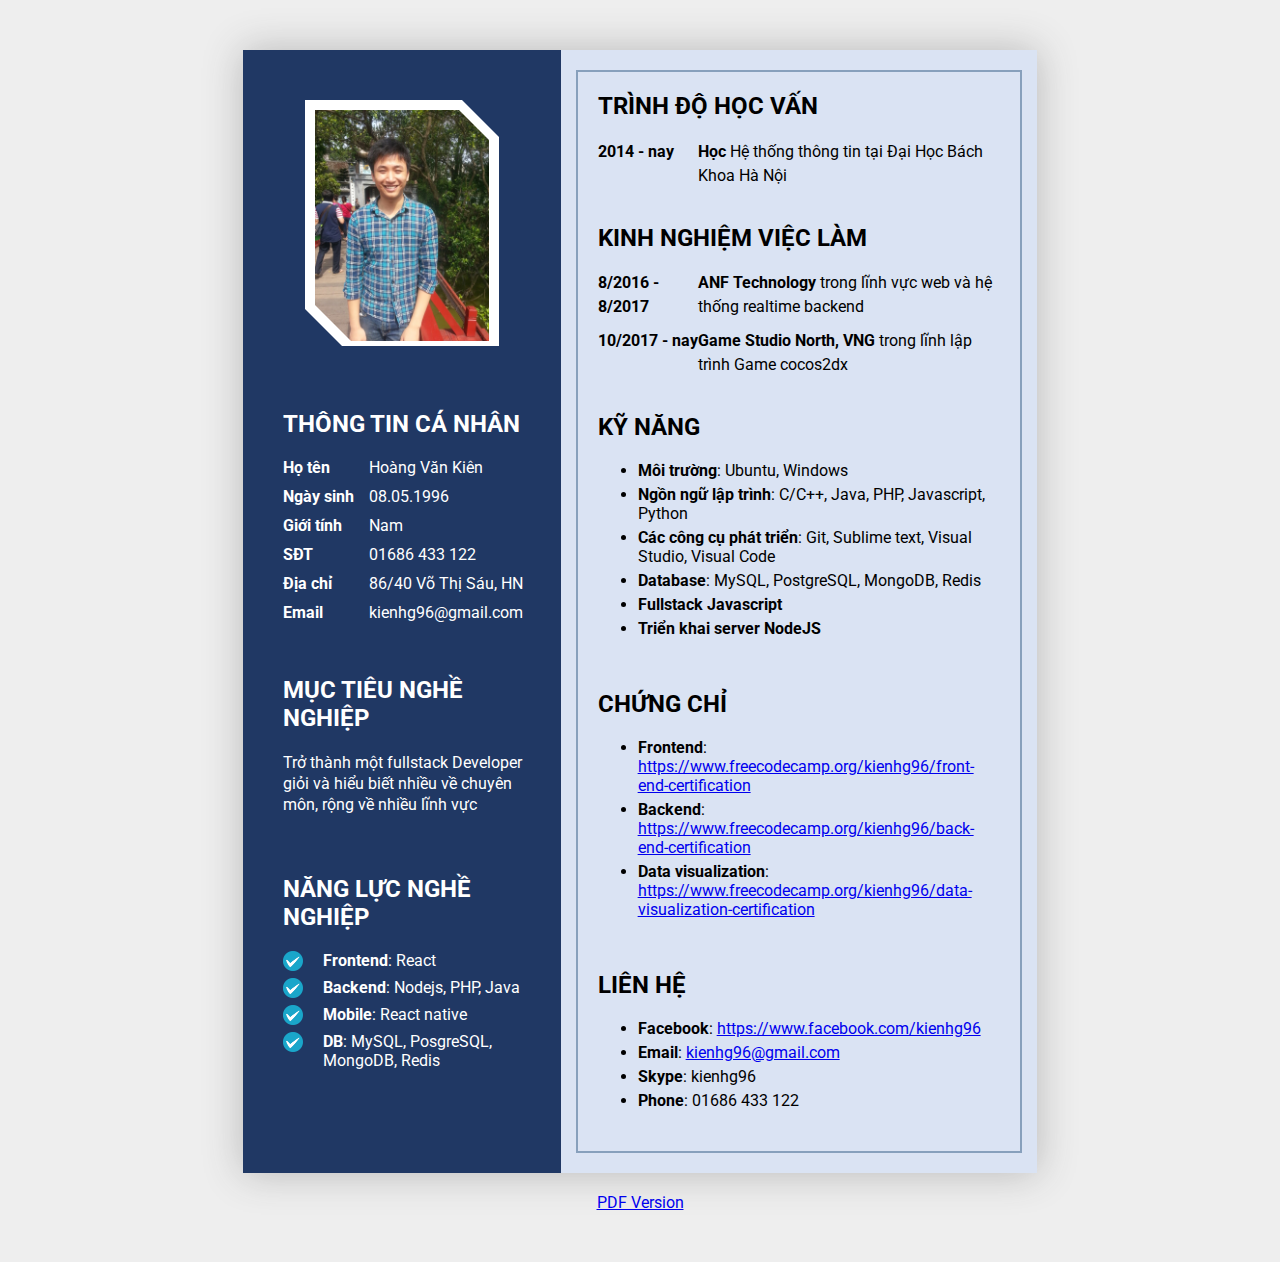
==== commit a4b02d33: "Fix CV" ====
--- a/index.html
+++ b/index.html
@@ -18,6 +18,10 @@
 			<div class="brief-container">
 				<div class="section">
 					<h2>THÔNG TIN CÁ NHÂN</h2>
+					<div class="personal-info">
+						<div class="title-info"><b>Họ tên</b></div>
+						<div class="content-info">Hoàng Văn Kiên</div>
+					</div>
 					<div class="personal-info">
 						<div class="title-info"><b>Ngày sinh</b></div>
 						<div class="content-info">08.05.1996</div>
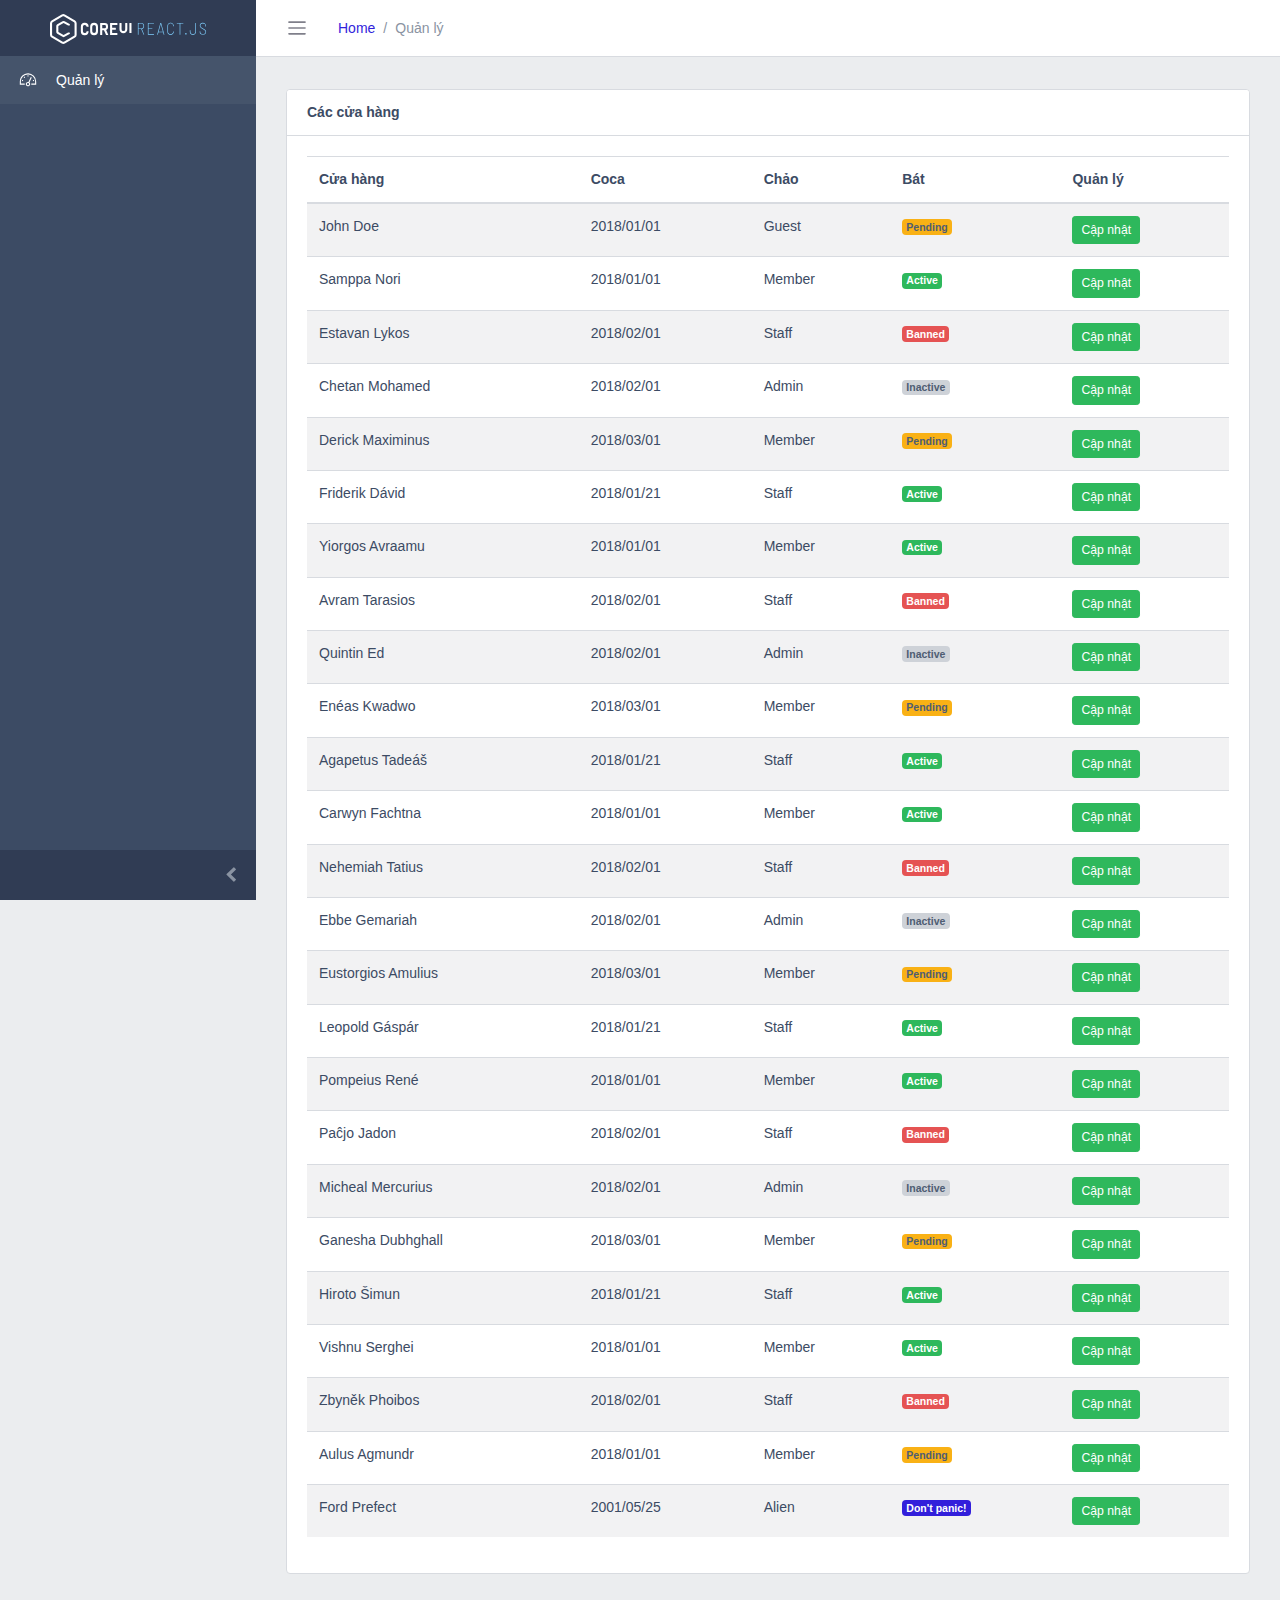
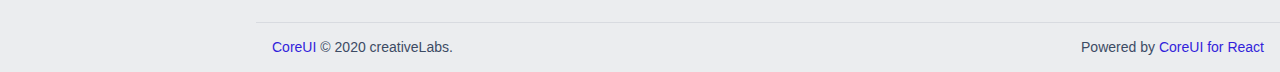
==== commit 0fed8b9c: "Add demo" ====
--- a/index.html
+++ b/index.html
@@ -1,147 +1 @@
-<!DOCTYPE html>
-<html>
-<head>
-	<title>Hoang Kien's CV</title>
-	<link href="https://fonts.googleapis.com/css?family=Roboto:400,700,900&amp;subset=vietnamese" rel="stylesheet">
-	<link rel="stylesheet" type="text/css" href="assets/css/index.css">
-</head>
-<body>
-	<div class="container">
-		<div class="left-panel">
-			<div class="avatar-container">
-				<img src="assets/images/avatar.jpg" />
-				<div class="top-right-triangle"></div>
-				<div class="color-top-right-triangle"></div>
-				<div class="bottom-left-triangle"></div>
-				<div class="color-bottom-left-triangle"></div>
-			</div>
-			<div class="brief-container">
-				<div class="section">
-					<h2>THÔNG TIN CÁ NHÂN</h2>
-					<div class="personal-info">
-						<div class="title-info"><b>Họ tên</b></div>
-						<div class="content-info">Hoàng Văn Kiên</div>
-					</div>
-					<div class="personal-info">
-						<div class="title-info"><b>Ngày sinh</b></div>
-						<div class="content-info">08.05.1996</div>
-					</div>
-					<div class="personal-info">
-						<div class="title-info"><b>Giới tính</b></div>
-						<div class="content-info">Nam</div>
-					</div>
-					<div class="personal-info">
-						<div class="title-info"><b>SĐT</b></div>
-						<div class="content-info">01686 433 122</div>
-					</div>
-					<div class="personal-info">
-						<div class="title-info"><b>Địa chỉ</b></div>
-						<div class="content-info">86/40 Võ Thị Sáu, HN</div>
-					</div>
-					<div class="personal-info">
-						<div class="title-info"><b>Email</b></div>
-						<div class="content-info">kienhg96@gmail.com</div>
-					</div>
-				</div>
-				<div class="section">
-					<h2>MỤC TIÊU NGHỀ NGHIỆP</h2>
-					<p>Trở thành một fullstack Developer giỏi và hiểu biết nhiều về chuyên môn, rộng về nhiều lĩnh vực</p>
-				</div>
-
-				<div class="section">
-					<h2>NĂNG LỰC NGHỀ NGHIỆP</h2>
-					<div class="special-info">
-						<div class="dot">
-							<img src="assets/images/dot.png" />
-						</div>
-						<div class="special-content">
-							<b>Frontend</b>: React
-						</div>
-					</div>
-					<div class="special-info">
-						<div class="dot">
-							<img src="assets/images/dot.png" />
-						</div>
-						<div class="special-content">
-							<b>Backend</b>: Nodejs, PHP, Java
-						</div>
-					</div>
-					<div class="special-info">
-						<div class="dot">
-							<img src="assets/images/dot.png" />
-						</div>
-						<div class="special-content">
-							<b>Mobile</b>: React native
-						</div>
-					</div>
-					<div class="special-info">
-						<div class="dot">
-							<img src="assets/images/dot.png" />
-						</div>
-						<div class="special-content">
-							<b>DB</b>: MySQL, PosgreSQL, MongoDB, Redis
-						</div>
-					</div>
-				</div>
-			</div>
-		</div>
-		<div class="right-panel">
-			<div class="right-out-line">
-				<div class="section">
-					<h2>TRÌNH ĐỘ HỌC VẤN</h2>
-					<div class="content-table">
-						<div class="duration"><b>2014 - nay</b></div>
-						<div class="table-content"><b>Học</b> Hệ thống thông tin tại Đại Học Bách Khoa Hà Nội</div>
-					</div>
-				</div>
-
-				<div class="section">
-					<h2>KINH NGHIỆM VIỆC LÀM</h2>
-					<div class="content-table">
-						<div class="duration"><b>8/2016 - 8/2017</b></div>
-						<div class="table-content"><b>ANF Technology</b> trong lĩnh vực web và hệ thống realtime backend</div>
-					</div>
-					<div class="content-table">
-						<div class="duration"><b>10/2017 - nay</b></div>
-						<div class="table-content"><b>Game Studio North, VNG</b> trong lĩnh lập trình Game cocos2dx</div>
-					</div>
-				</div>
-
-				<div class="section">
-					<h2>KỸ NĂNG</h2>
-					<ul class="list">
-						<li><b>Môi trường</b>: Ubuntu, Windows</li>
-						<li><b>Ngồn ngữ lập trình</b>: C/C++, Java, PHP, Javascript, Python</li>
-						<li><b>Các công cụ phát triển</b>: Git, Sublime text, Visual Studio, Visual Code</li>
-						<li><b>Database</b>: MySQL, PostgreSQL, MongoDB, Redis</li>
-						<li><b>Fullstack Javascript</b></li>
-						<li><b>Triển khai server NodeJS</b></li>
-					</ul>
-				</div>
-
-				<div class="section">
-					<h2>CHỨNG CHỈ</h2>
-					<ul class="list">
-						<li><b>Frontend</b>: <a href="https://www.freecodecamp.org/kienhg96/front-end-certification" target="_blank">https://www.freecodecamp.org/kienhg96/front-end-certification</a></li>
-						<li><b>Backend</b>: <a href="https://www.freecodecamp.org/kienhg96/back-end-certification" target="_blank">https://www.freecodecamp.org/kienhg96/back-end-certification</a></li>
-						<li><b>Data visualization</b>: <a href="https://www.freecodecamp.org/kienhg96/data-visualization-certification" target="_blank">https://www.freecodecamp.org/kienhg96/data-visualization-certification</a></li>
-					</ul>
-				</div>
-
-				<div class="section">
-					<h2>LIÊN HỆ</h2>
-					<ul class="list">
-						<li><b>Facebook</b>: <a href="https://www.facebook.com/kienhg96">https://www.facebook.com/kienhg96</a></li>
-						<li><b>Email</b>: <a href="mailto:kienhg96@gmail.com" target="_top">kienhg96@gmail.com</a></li>
-						<li><b>Skype</b>: kienhg96</li>
-						<li><b>Phone</b>: 01686 433 122</li>
-					</ul>
-				</div>
-			</div>
-		</div>
-	</div>
-	<div class="pdf">
-		<a href="assets/pdf/My_CV.pdf">PDF Version</a>
-	</div>
-</body>
-</html>
+<!doctype html><html lang="en"><head><meta charset="utf-8"><meta http-equiv="X-UA-Compatible" content="IE=edge"><meta name="viewport" content="width=device-width,initial-scale=1,shrink-to-fit=no"><meta name="description" content="CoreUI for React - Open Source Bootstrap Admin Template"><meta name="author" content="Łukasz Holeczek"><meta name="keyword" content="Bootstrap,Admin,Template,Open,Source,CSS,SCSS,HTML,RWD,Dashboard,React"><title>CoreUI Free React.js Admin Template</title><link rel="manifest" href="./manifest.json"><link rel="shortcut icon" href="./favicon.ico"><link href="./static/css/main.3a968cc7.chunk.css" rel="stylesheet"></head><body><noscript>You need to enable JavaScript to run this app.</noscript><div id="root"></div><script>!function(e){function t(t){for(var c,n,o=t[0],a=t[1],u=t[2],i=0,s=[];i<o.length;i++)n=o[i],Object.prototype.hasOwnProperty.call(f,n)&&f[n]&&s.push(f[n][0]),f[n]=0;for(c in a)Object.prototype.hasOwnProperty.call(a,c)&&(e[c]=a[c]);for(l&&l(t);s.length;)s.shift()();return d.push.apply(d,u||[]),r()}function r(){for(var e,t=0;t<d.length;t++){for(var r=d[t],c=!0,n=1;n<r.length;n++){var a=r[n];0!==f[a]&&(c=!1)}c&&(d.splice(t--,1),e=o(o.s=r[0]))}return e}var c={},n={4:0},f={4:0},d=[];function o(t){if(c[t])return c[t].exports;var r=c[t]={i:t,l:!1,exports:{}};return e[t].call(r.exports,r,r.exports,o),r.l=!0,r.exports}o.e=function(e){var t=[];n[e]?t.push(n[e]):0!==n[e]&&{0:1,1:1}[e]&&t.push(n[e]=new Promise((function(t,r){for(var c="static/css/"+({}[e]||e)+"."+{0:"dccb3425",1:"8684bc42",2:"31d6cfe0",6:"31d6cfe0",7:"31d6cfe0",8:"31d6cfe0",9:"31d6cfe0",10:"31d6cfe0",11:"31d6cfe0",12:"31d6cfe0",13:"31d6cfe0",14:"31d6cfe0",15:"31d6cfe0",16:"31d6cfe0",17:"31d6cfe0",18:"31d6cfe0",19:"31d6cfe0",20:"31d6cfe0",21:"31d6cfe0",22:"31d6cfe0",23:"31d6cfe0",24:"31d6cfe0",25:"31d6cfe0",26:"31d6cfe0",27:"31d6cfe0",28:"31d6cfe0",29:"31d6cfe0",30:"31d6cfe0",31:"31d6cfe0",32:"31d6cfe0",33:"31d6cfe0",34:"31d6cfe0",35:"31d6cfe0",36:"31d6cfe0",37:"31d6cfe0",38:"31d6cfe0",39:"31d6cfe0",40:"31d6cfe0",41:"31d6cfe0",42:"31d6cfe0",43:"31d6cfe0",44:"31d6cfe0",45:"31d6cfe0",46:"31d6cfe0",47:"31d6cfe0",48:"31d6cfe0",49:"31d6cfe0"}[e]+".chunk.css",f=o.p+c,d=document.getElementsByTagName("link"),a=0;a<d.length;a++){var u=(l=d[a]).getAttribute("data-href")||l.getAttribute("href");if("stylesheet"===l.rel&&(u===c||u===f))return t()}var i=document.getElementsByTagName("style");for(a=0;a<i.length;a++){var l;if((u=(l=i[a]).getAttribute("data-href"))===c||u===f)return t()}var s=document.createElement("link");s.rel="stylesheet",s.type="text/css",s.onload=t,s.onerror=function(t){var c=t&&t.target&&t.target.src||f,d=new Error("Loading CSS chunk "+e+" failed.\n("+c+")");d.code="CSS_CHUNK_LOAD_FAILED",d.request=c,delete n[e],s.parentNode.removeChild(s),r(d)},s.href=f,document.getElementsByTagName("head")[0].appendChild(s)})).then((function(){n[e]=0})));var r=f[e];if(0!==r)if(r)t.push(r[2]);else{var c=new Promise((function(t,c){r=f[e]=[t,c]}));t.push(r[2]=c);var d,a=document.createElement("script");a.charset="utf-8",a.timeout=120,o.nc&&a.setAttribute("nonce",o.nc),a.src=function(e){return o.p+"static/js/"+({}[e]||e)+"."+{0:"ce531c66",1:"ed175d94",2:"37860299",6:"92d4953e",7:"e70b6623",8:"0cb15e91",9:"b513dc39",10:"5443817a",11:"5410bd5c",12:"87e85203",13:"225fa562",14:"07bcff15",15:"989a7882",16:"2e78fd14",17:"9a6159a5",18:"9674b033",19:"e986318a",20:"b510b51b",21:"4741f23c",22:"85330a5a",23:"d2f6c1f8",24:"7583530a",25:"f0030993",26:"dc669768",27:"01973c72",28:"532fcb94",29:"07abc4fe",30:"c71ea7e2",31:"451d2e20",32:"03d6c213",33:"194f1be4",34:"0e85d982",35:"e5ebdcc7",36:"69ab808e",37:"2886d438",38:"3b8fffd9",39:"e1c3e748",40:"4f6b2bde",41:"d3b33d08",42:"a90ba2fe",43:"661d54c3",44:"07d35c11",45:"27a518a4",46:"15b19be3",47:"08c8a4b7",48:"5b8594c4",49:"53f371a8"}[e]+".chunk.js"}(e);var u=new Error;d=function(t){a.onerror=a.onload=null,clearTimeout(i);var r=f[e];if(0!==r){if(r){var c=t&&("load"===t.type?"missing":t.type),n=t&&t.target&&t.target.src;u.message="Loading chunk "+e+" failed.\n("+c+": "+n+")",u.name="ChunkLoadError",u.type=c,u.request=n,r[1](u)}f[e]=void 0}};var i=setTimeout((function(){d({type:"timeout",target:a})}),12e4);a.onerror=a.onload=d,document.head.appendChild(a)}return Promise.all(t)},o.m=e,o.c=c,o.d=function(e,t,r){o.o(e,t)||Object.defineProperty(e,t,{enumerable:!0,get:r})},o.r=function(e){"undefined"!=typeof Symbol&&Symbol.toStringTag&&Object.defineProperty(e,Symbol.toStringTag,{value:"Module"}),Object.defineProperty(e,"__esModule",{value:!0})},o.t=function(e,t){if(1&t&&(e=o(e)),8&t)return e;if(4&t&&"object"==typeof e&&e&&e.__esModule)return e;var r=Object.create(null);if(o.r(r),Object.defineProperty(r,"default",{enumerable:!0,value:e}),2&t&&"string"!=typeof e)for(var c in e)o.d(r,c,function(t){return e[t]}.bind(null,c));return r},o.n=function(e){var t=e&&e.__esModule?function(){return e.default}:function(){return e};return o.d(t,"a",t),t},o.o=function(e,t){return Object.prototype.hasOwnProperty.call(e,t)},o.p="./",o.oe=function(e){throw console.error(e),e};var a=this["webpackJsonp@coreui/coreui-free-react-admin-template"]=this["webpackJsonp@coreui/coreui-free-react-admin-template"]||[],u=a.push.bind(a);a.push=t,a=a.slice();for(var i=0;i<a.length;i++)t(a[i]);var l=u;r()}([])</script><script src="./static/js/5.732ffa5d.chunk.js"></script><script src="./static/js/main.c51c1043.chunk.js"></script></body></html>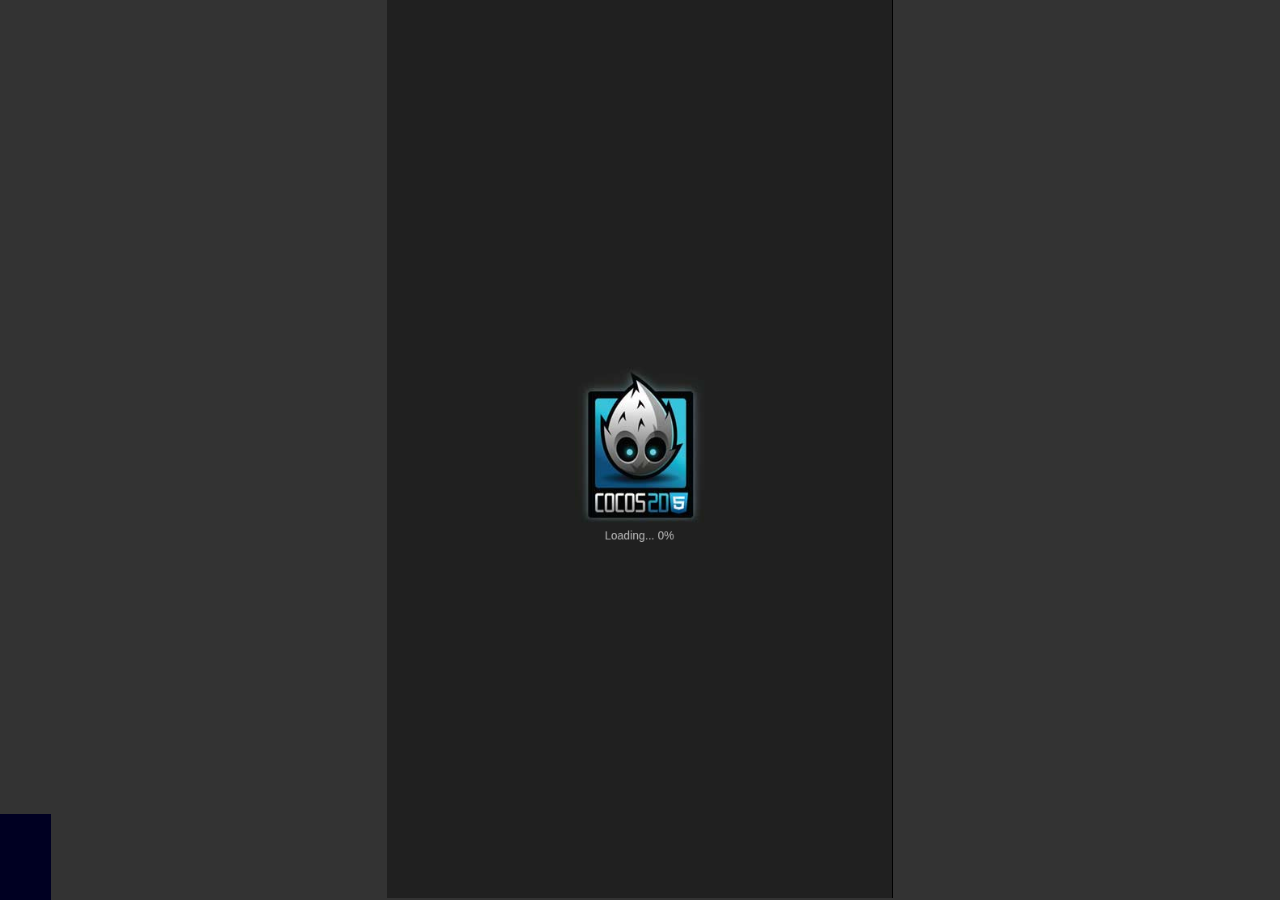
==== commit e5090403: "Add Games" ====
--- a/index.html
+++ b/index.html
@@ -1 +1,96 @@
-<!doctype html><html lang="en"><head><meta charset="utf-8"><meta http-equiv="X-UA-Compatible" content="IE=edge"><meta name="viewport" content="width=device-width,initial-scale=1,shrink-to-fit=no"><meta name="description" content="CoreUI for React - Open Source Bootstrap Admin Template"><meta name="author" content="Łukasz Holeczek"><meta name="keyword" content="Bootstrap,Admin,Template,Open,Source,CSS,SCSS,HTML,RWD,Dashboard,React"><title>CoreUI Free React.js Admin Template</title><link rel="manifest" href="./manifest.json"><link rel="shortcut icon" href="./favicon.ico"><link href="./static/css/main.3a968cc7.chunk.css" rel="stylesheet"></head><body><noscript>You need to enable JavaScript to run this app.</noscript><div id="root"></div><script>!function(e){function t(t){for(var c,n,o=t[0],a=t[1],u=t[2],i=0,s=[];i<o.length;i++)n=o[i],Object.prototype.hasOwnProperty.call(f,n)&&f[n]&&s.push(f[n][0]),f[n]=0;for(c in a)Object.prototype.hasOwnProperty.call(a,c)&&(e[c]=a[c]);for(l&&l(t);s.length;)s.shift()();return d.push.apply(d,u||[]),r()}function r(){for(var e,t=0;t<d.length;t++){for(var r=d[t],c=!0,n=1;n<r.length;n++){var a=r[n];0!==f[a]&&(c=!1)}c&&(d.splice(t--,1),e=o(o.s=r[0]))}return e}var c={},n={4:0},f={4:0},d=[];function o(t){if(c[t])return c[t].exports;var r=c[t]={i:t,l:!1,exports:{}};return e[t].call(r.exports,r,r.exports,o),r.l=!0,r.exports}o.e=function(e){var t=[];n[e]?t.push(n[e]):0!==n[e]&&{0:1,1:1}[e]&&t.push(n[e]=new Promise((function(t,r){for(var c="static/css/"+({}[e]||e)+"."+{0:"dccb3425",1:"8684bc42",2:"31d6cfe0",6:"31d6cfe0",7:"31d6cfe0",8:"31d6cfe0",9:"31d6cfe0",10:"31d6cfe0",11:"31d6cfe0",12:"31d6cfe0",13:"31d6cfe0",14:"31d6cfe0",15:"31d6cfe0",16:"31d6cfe0",17:"31d6cfe0",18:"31d6cfe0",19:"31d6cfe0",20:"31d6cfe0",21:"31d6cfe0",22:"31d6cfe0",23:"31d6cfe0",24:"31d6cfe0",25:"31d6cfe0",26:"31d6cfe0",27:"31d6cfe0",28:"31d6cfe0",29:"31d6cfe0",30:"31d6cfe0",31:"31d6cfe0",32:"31d6cfe0",33:"31d6cfe0",34:"31d6cfe0",35:"31d6cfe0",36:"31d6cfe0",37:"31d6cfe0",38:"31d6cfe0",39:"31d6cfe0",40:"31d6cfe0",41:"31d6cfe0",42:"31d6cfe0",43:"31d6cfe0",44:"31d6cfe0",45:"31d6cfe0",46:"31d6cfe0",47:"31d6cfe0",48:"31d6cfe0",49:"31d6cfe0"}[e]+".chunk.css",f=o.p+c,d=document.getElementsByTagName("link"),a=0;a<d.length;a++){var u=(l=d[a]).getAttribute("data-href")||l.getAttribute("href");if("stylesheet"===l.rel&&(u===c||u===f))return t()}var i=document.getElementsByTagName("style");for(a=0;a<i.length;a++){var l;if((u=(l=i[a]).getAttribute("data-href"))===c||u===f)return t()}var s=document.createElement("link");s.rel="stylesheet",s.type="text/css",s.onload=t,s.onerror=function(t){var c=t&&t.target&&t.target.src||f,d=new Error("Loading CSS chunk "+e+" failed.\n("+c+")");d.code="CSS_CHUNK_LOAD_FAILED",d.request=c,delete n[e],s.parentNode.removeChild(s),r(d)},s.href=f,document.getElementsByTagName("head")[0].appendChild(s)})).then((function(){n[e]=0})));var r=f[e];if(0!==r)if(r)t.push(r[2]);else{var c=new Promise((function(t,c){r=f[e]=[t,c]}));t.push(r[2]=c);var d,a=document.createElement("script");a.charset="utf-8",a.timeout=120,o.nc&&a.setAttribute("nonce",o.nc),a.src=function(e){return o.p+"static/js/"+({}[e]||e)+"."+{0:"ce531c66",1:"ed175d94",2:"37860299",6:"92d4953e",7:"e70b6623",8:"0cb15e91",9:"b513dc39",10:"5443817a",11:"5410bd5c",12:"87e85203",13:"225fa562",14:"07bcff15",15:"989a7882",16:"2e78fd14",17:"9a6159a5",18:"9674b033",19:"e986318a",20:"b510b51b",21:"4741f23c",22:"85330a5a",23:"d2f6c1f8",24:"7583530a",25:"f0030993",26:"dc669768",27:"01973c72",28:"532fcb94",29:"07abc4fe",30:"c71ea7e2",31:"451d2e20",32:"03d6c213",33:"194f1be4",34:"0e85d982",35:"e5ebdcc7",36:"69ab808e",37:"2886d438",38:"3b8fffd9",39:"e1c3e748",40:"4f6b2bde",41:"d3b33d08",42:"a90ba2fe",43:"661d54c3",44:"07d35c11",45:"27a518a4",46:"15b19be3",47:"08c8a4b7",48:"5b8594c4",49:"53f371a8"}[e]+".chunk.js"}(e);var u=new Error;d=function(t){a.onerror=a.onload=null,clearTimeout(i);var r=f[e];if(0!==r){if(r){var c=t&&("load"===t.type?"missing":t.type),n=t&&t.target&&t.target.src;u.message="Loading chunk "+e+" failed.\n("+c+": "+n+")",u.name="ChunkLoadError",u.type=c,u.request=n,r[1](u)}f[e]=void 0}};var i=setTimeout((function(){d({type:"timeout",target:a})}),12e4);a.onerror=a.onload=d,document.head.appendChild(a)}return Promise.all(t)},o.m=e,o.c=c,o.d=function(e,t,r){o.o(e,t)||Object.defineProperty(e,t,{enumerable:!0,get:r})},o.r=function(e){"undefined"!=typeof Symbol&&Symbol.toStringTag&&Object.defineProperty(e,Symbol.toStringTag,{value:"Module"}),Object.defineProperty(e,"__esModule",{value:!0})},o.t=function(e,t){if(1&t&&(e=o(e)),8&t)return e;if(4&t&&"object"==typeof e&&e&&e.__esModule)return e;var r=Object.create(null);if(o.r(r),Object.defineProperty(r,"default",{enumerable:!0,value:e}),2&t&&"string"!=typeof e)for(var c in e)o.d(r,c,function(t){return e[t]}.bind(null,c));return r},o.n=function(e){var t=e&&e.__esModule?function(){return e.default}:function(){return e};return o.d(t,"a",t),t},o.o=function(e,t){return Object.prototype.hasOwnProperty.call(e,t)},o.p="./",o.oe=function(e){throw console.error(e),e};var a=this["webpackJsonp@coreui/coreui-free-react-admin-template"]=this["webpackJsonp@coreui/coreui-free-react-admin-template"]||[],u=a.push.bind(a);a.push=t,a=a.slice();for(var i=0;i<a.length;i++)t(a[i]);var l=u;r()}([])</script><script src="./static/js/5.732ffa5d.chunk.js"></script><script src="./static/js/main.c51c1043.chunk.js"></script></body></html>+<!DOCTYPE html>
+<html>
+<head>
+    <meta charset="utf-8">
+    <title>Cocos2d-html5 Hello World test</title>
+    <link rel="icon" type="image/GIF" href="res/favicon.ico"/>
+
+    <meta name="viewport"
+        content="width=device-width,user-scalable=no,initial-scale=1, minimum-scale=1,maximum-scale=1"/>
+
+    <!--https://developer.apple.com/library/safari/documentation/AppleApplications/Reference/SafariHTMLRef/Articles/MetaTags.html-->
+    <meta name="apple-mobile-web-app-capable" content="yes">
+    <meta name="apple-mobile-web-app-status-bar-style" content="black-translucent">
+    <meta name="format-detection" content="telephone=no">
+
+    <!-- force webkit on 360 -->
+    <meta name="renderer" content="webkit"/>
+    <meta name="force-rendering" content="webkit"/>
+    <!-- force edge on IE -->
+    <meta http-equiv="X-UA-Compatible" content="IE=edge,chrome=1"/>
+    <meta name="msapplication-tap-highlight" content="no">
+
+    <!-- force full screen on some browser -->
+    <meta name="full-screen" content="yes"/>
+    <meta name="x5-fullscreen" content="true"/>
+    <meta name="360-fullscreen" content="true"/>
+
+    <!-- force screen orientation on some browser -->
+    <!-- <meta name="screen-orientation" content="portrait"/>
+    <meta name="x5-orientation" content="portrait"> -->
+
+    <meta name="browsermode" content="application">
+    <meta name="x5-page-mode" content="app">
+
+<style type="text/css">
+html {
+  -ms-touch-action: none;
+}
+
+body, canvas, div {
+  margin: 0;
+  padding: 0;
+  outline: none;
+  -moz-user-select: none;
+  -webkit-user-select: none;
+  -ms-user-select: none;
+  -khtml-user-select: none;
+  -webkit-tap-highlight-color: rgba(0, 0, 0, 0);
+}
+
+body {
+  position: absolute;
+  top: 0;
+  left: 0;
+  width: 100%;
+  height: 100%;
+  padding: 0;
+  border: 0;
+  margin: 0;
+
+  cursor: default;
+  color: #888;
+  background-color: #333;
+
+  text-align: center;
+  font-family: Helvetica, Verdana, Arial, sans-serif;
+
+  display: flex;
+  flex-direction: column;
+}
+
+#Cocos2dGameContainer {
+  position: absolute;
+  margin: 0;
+  overflow: hidden;
+  left: 0px;
+  top: 0px;
+
+  display: -webkit-box;
+  -webkit-box-orient: horizontal;
+  -webkit-box-align: center;
+  -webkit-box-pack: center;
+}
+
+canvas {
+  background-color: rgba(0, 0, 0, 0);
+}
+</style>
+</head>
+<body>
+<script src="res/loading.js"></script>
+<canvas id="gameCanvas" width="480" height="720"></canvas>
+
+<script cocos src="game.min.js"></script>
+</body>
+</html>
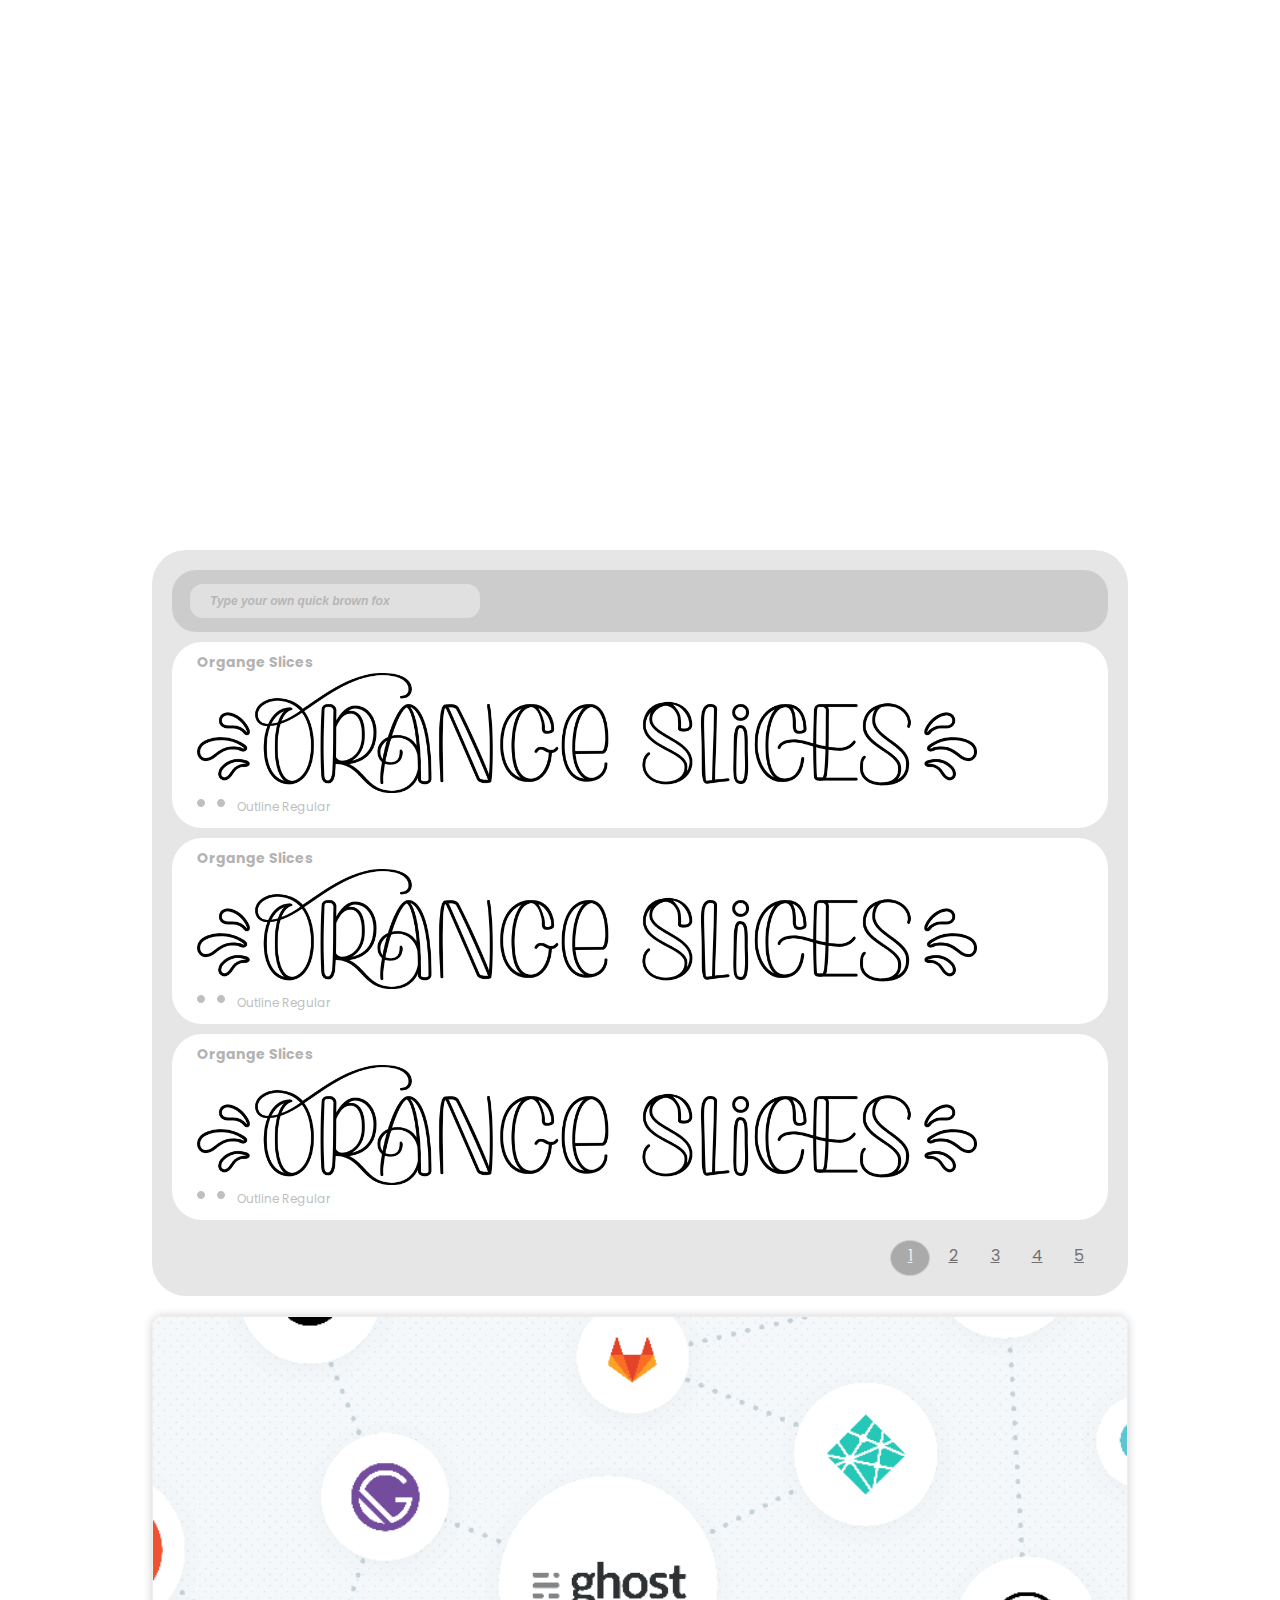
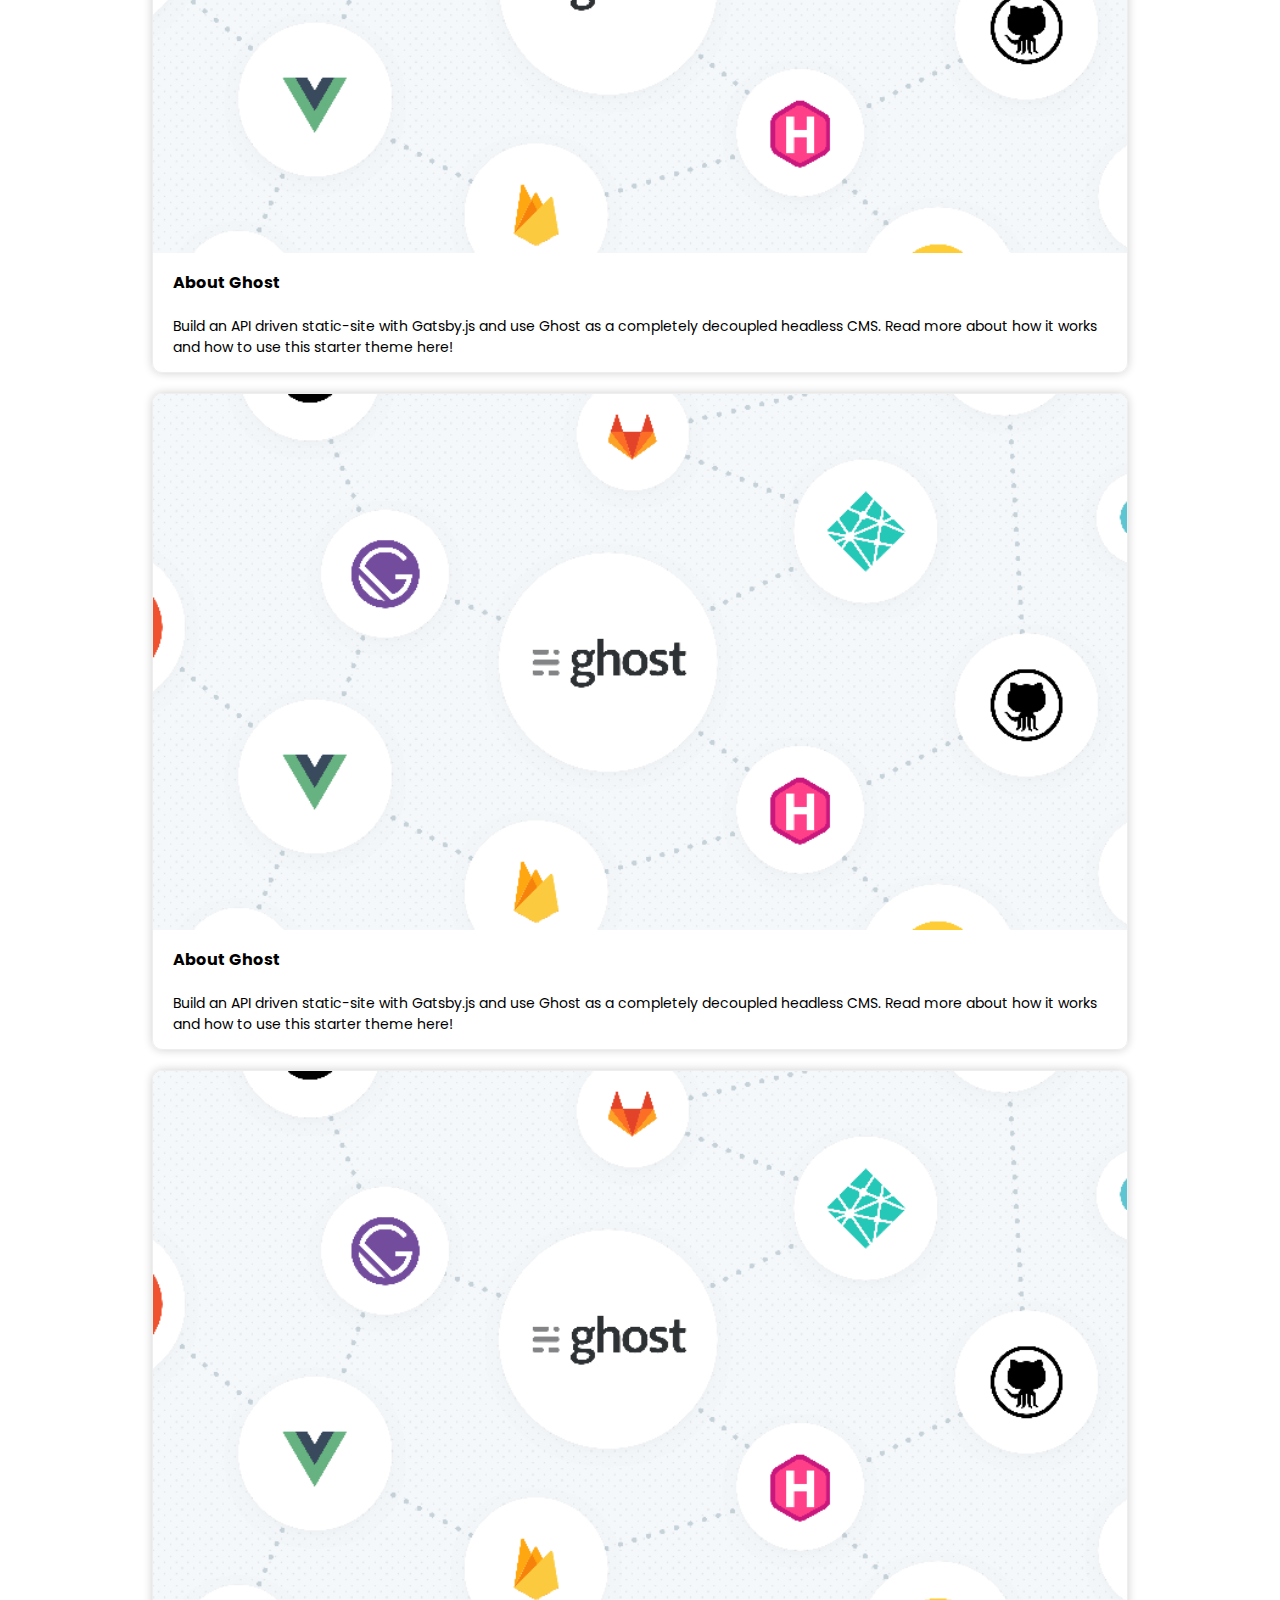
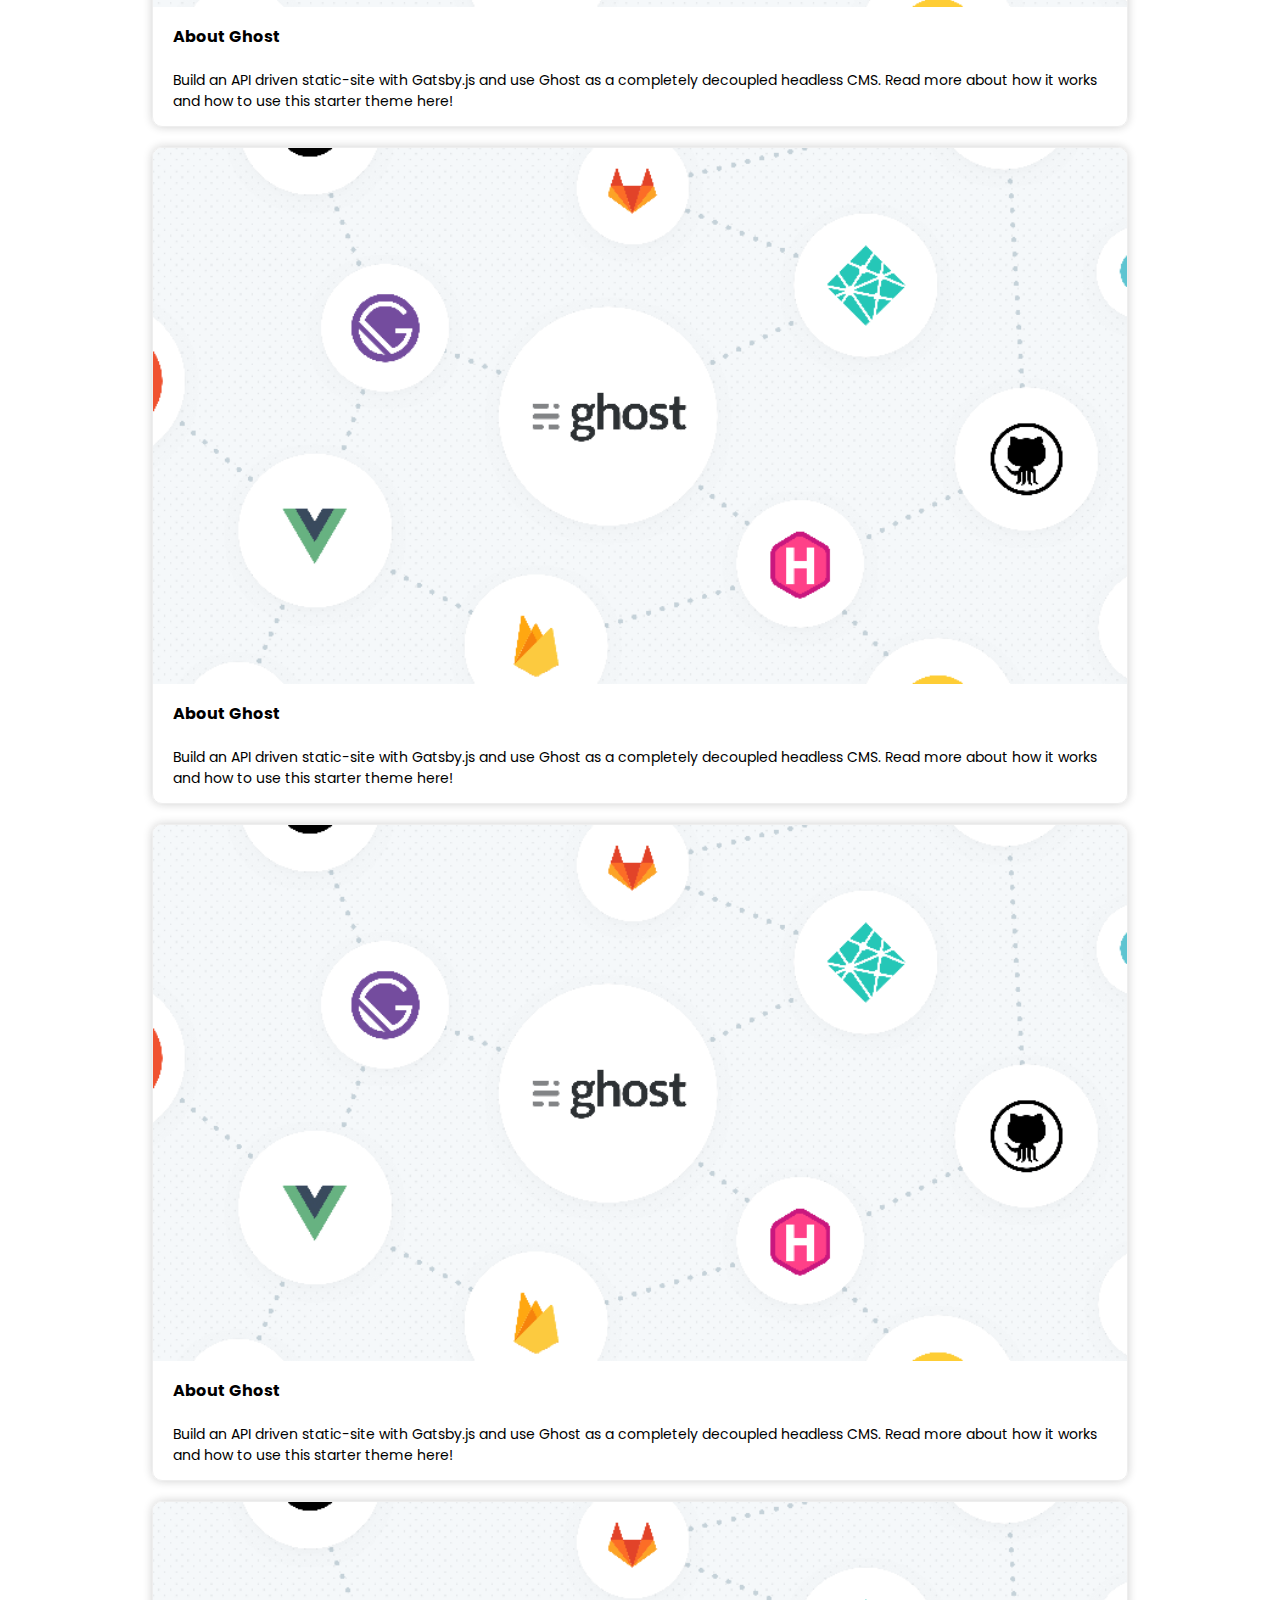
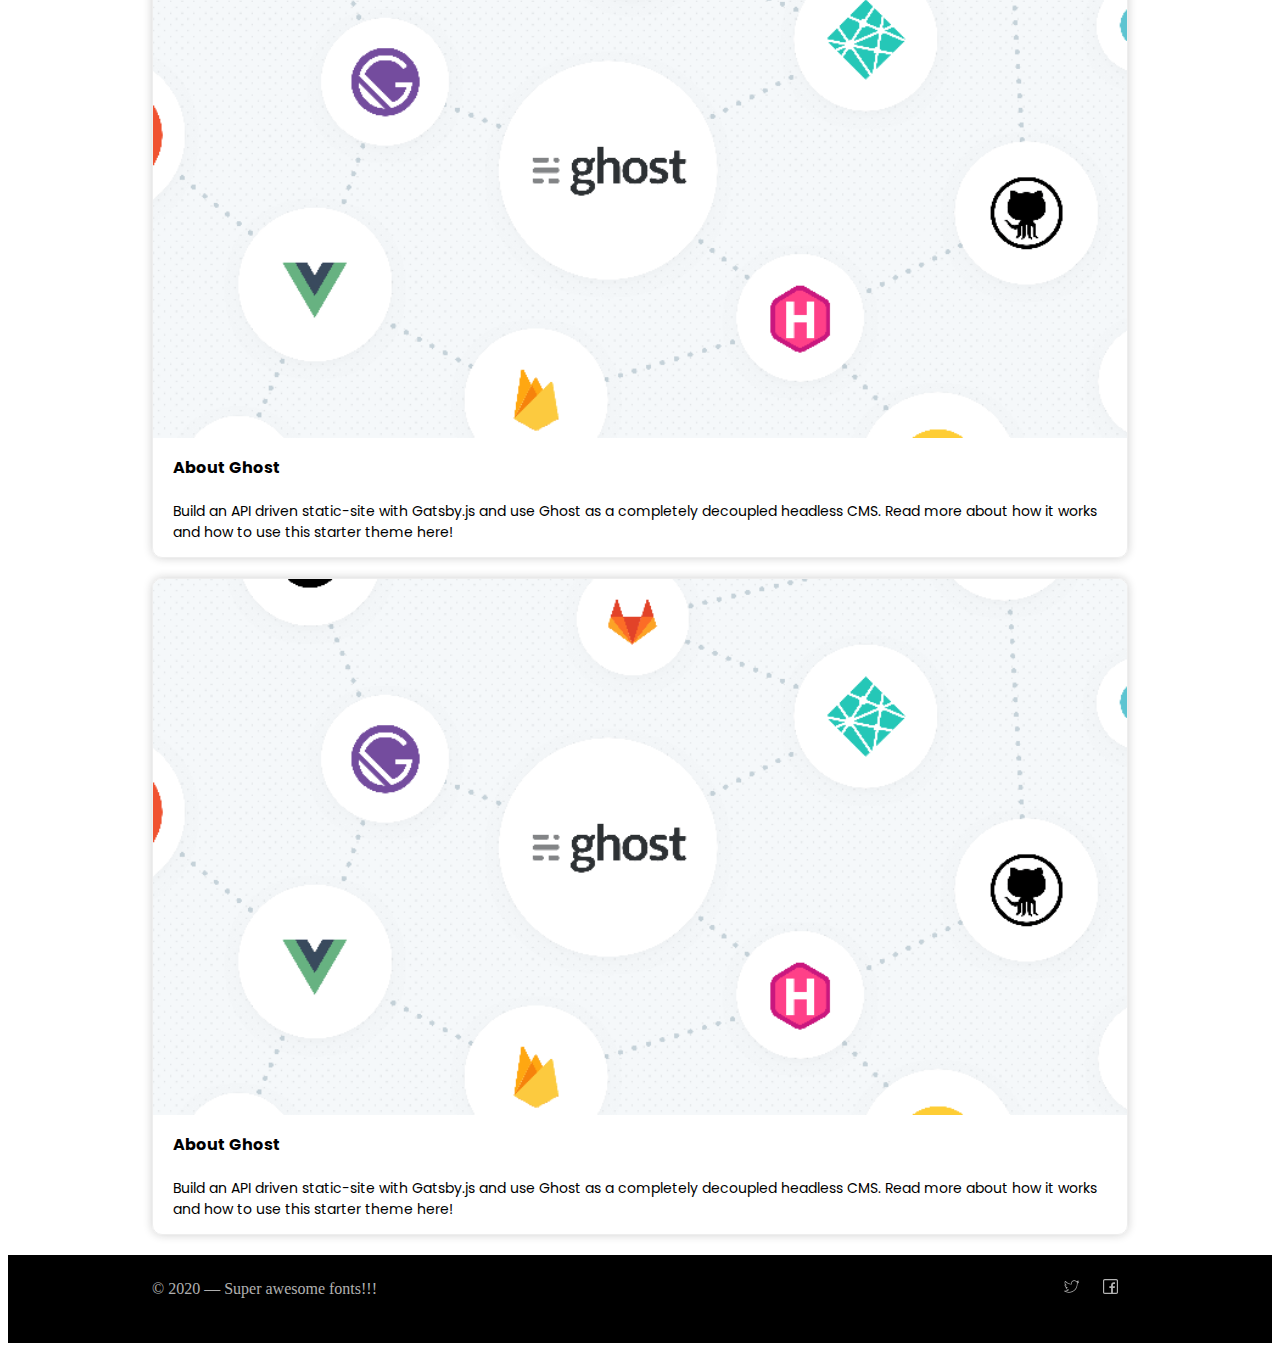
==== commit 55255b2c: "add new page" ====
--- a/index.html
+++ b/index.html
@@ -1,96 +1,146 @@
-<!DOCTYPE html>
-<html>
-<head>
-    <meta charset="utf-8">
-    <title>Cocos2d-html5 Hello World test</title>
-    <link rel="icon" type="image/GIF" href="res/favicon.ico"/>
-
-    <meta name="viewport"
-        content="width=device-width,user-scalable=no,initial-scale=1, minimum-scale=1,maximum-scale=1"/>
-
-    <!--https://developer.apple.com/library/safari/documentation/AppleApplications/Reference/SafariHTMLRef/Articles/MetaTags.html-->
-    <meta name="apple-mobile-web-app-capable" content="yes">
-    <meta name="apple-mobile-web-app-status-bar-style" content="black-translucent">
-    <meta name="format-detection" content="telephone=no">
-
-    <!-- force webkit on 360 -->
-    <meta name="renderer" content="webkit"/>
-    <meta name="force-rendering" content="webkit"/>
-    <!-- force edge on IE -->
-    <meta http-equiv="X-UA-Compatible" content="IE=edge,chrome=1"/>
-    <meta name="msapplication-tap-highlight" content="no">
-
-    <!-- force full screen on some browser -->
-    <meta name="full-screen" content="yes"/>
-    <meta name="x5-fullscreen" content="true"/>
-    <meta name="360-fullscreen" content="true"/>
-
-    <!-- force screen orientation on some browser -->
-    <!-- <meta name="screen-orientation" content="portrait"/>
-    <meta name="x5-orientation" content="portrait"> -->
-
-    <meta name="browsermode" content="application">
-    <meta name="x5-page-mode" content="app">
-
-<style type="text/css">
-html {
-  -ms-touch-action: none;
-}
-
-body, canvas, div {
-  margin: 0;
-  padding: 0;
-  outline: none;
-  -moz-user-select: none;
-  -webkit-user-select: none;
-  -ms-user-select: none;
-  -khtml-user-select: none;
-  -webkit-tap-highlight-color: rgba(0, 0, 0, 0);
-}
-
-body {
-  position: absolute;
-  top: 0;
-  left: 0;
-  width: 100%;
-  height: 100%;
-  padding: 0;
-  border: 0;
-  margin: 0;
-
-  cursor: default;
-  color: #888;
-  background-color: #333;
-
-  text-align: center;
-  font-family: Helvetica, Verdana, Arial, sans-serif;
-
-  display: flex;
-  flex-direction: column;
-}
-
-#Cocos2dGameContainer {
-  position: absolute;
-  margin: 0;
-  overflow: hidden;
-  left: 0px;
-  top: 0px;
-
-  display: -webkit-box;
-  -webkit-box-orient: horizontal;
-  -webkit-box-align: center;
-  -webkit-box-pack: center;
-}
-
-canvas {
-  background-color: rgba(0, 0, 0, 0);
-}
-</style>
-</head>
-<body>
-<script src="res/loading.js"></script>
-<canvas id="gameCanvas" width="480" height="720"></canvas>
-
-<script cocos src="game.min.js"></script>
-</body>
-</html>
+<!DOCTYPE html>
+<html>
+
+<head>
+	<title>My Font</title>
+	<link rel="stylesheet" type="text/css" href="css/style.css">
+	<meta name="viewport" content="width=device-width, initial-scale=1, maximum-scale=1, user-scalable=no">
+	<link rel="stylesheet" href="https://cdn.jsdelivr.net/npm/bootstrap@4.5.3/dist/css/bootstrap.min.css" integrity="sha384-TX8t27EcRE3e/ihU7zmQxVncDAy5uIKz4rEkgIXeMed4M0jlfIDPvg6uqKI2xXr2" crossorigin="anonymous">
+	<link rel="preconnect" href="https://fonts.gstatic.com">
+	<link href="https://fonts.googleapis.com/css2?family=Poppins&display=swap" rel="stylesheet">
+</head>
+
+<body>
+	<header class="site-head">
+		<div class="main-container">
+			<div class="site-mast">
+				<div class="site-mast-left">
+					<a aria-current="page" class="" href="/">
+						<img class="site-logo" src="img/logo.png" alt="Ghost &amp; Gatsby">
+					</a>
+				</div>
+				<div class="site-mast-right">
+					<a href="#" class="site-nav-item" target="_blank" rel="noopener noreferrer"><img class="site-nav-icon" src="img/icons/twitter.svg" alt="Twitter"></a>
+					<a href="#" class="site-nav-item" target="_blank" rel="noopener noreferrer"><img class="site-nav-icon" src="img/icons/facebook.svg" alt="Facebook"></a>
+				</div>
+			</div>
+			<div class="site-banner">
+				<h1 class="site-banner-title">Nice Fonts</h1>
+				<p class="site-banner-desc">Thoughts, stories and JAMstack</p>
+			</div>
+			<nav class="site-nav">
+				<div class="site-nav-left">
+					<a aria-current="page" class="site-nav-item" href="/">Fonts</a>
+				</div>
+				<div class="site-nav-right">
+					<a class="site-nav-button" href="/about">About</a>
+				</div>
+			</nav>
+		</div>
+	</header>
+	<main class="main main-container">
+		<div class="pad-20-desktop content-rounded-both">
+			<div class="action-bar">
+				<input placeholder="Type your own quick brown fox" type="text" name="find" class="search-font" />
+			</div>
+			<div class="font-container">
+				<h2 class="font-title">Organge Slices</h2>
+				<img style="height: 120px" class="font-sample" src="sample/orange-slices-outline.png">
+				<div class="font-info">
+					<svg viewBox="0 0 16 16" version="1.1" height="16" aria-hidden="true" class="clickable style-dot"><path d="M0 8c0-2.2 1.8-4 4-4s4 1.8 4 4-1.8 4-4 4-4-1.8-4-4z"></path></svg>
+					<svg viewBox="0 0 16 16" version="1.1" height="16" aria-hidden="true" class="clickable style-dot active"><path d="M0 8c0-2.2 1.8-4 4-4s4 1.8 4 4-1.8 4-4 4-4-1.8-4-4z"></path></svg>
+					<span class="buffer1-right show-on-hover"> Outline Regular</span>
+				</div>
+			</div>
+			<div class="font-container">
+				<h2 class="font-title">Organge Slices</h2>
+				<img style="height: 120px" class="font-sample" src="sample/orange-slices-outline.png">
+				<div class="font-info">
+					<svg viewBox="0 0 16 16" version="1.1" height="16" aria-hidden="true" class="clickable style-dot"><path d="M0 8c0-2.2 1.8-4 4-4s4 1.8 4 4-1.8 4-4 4-4-1.8-4-4z"></path></svg>
+					<svg viewBox="0 0 16 16" version="1.1" height="16" aria-hidden="true" class="clickable style-dot active"><path d="M0 8c0-2.2 1.8-4 4-4s4 1.8 4 4-1.8 4-4 4-4-1.8-4-4z"></path></svg>
+					<span class="buffer1-right show-on-hover"> Outline Regular</span>
+				</div>
+			</div>
+			<div class="font-container">
+				<h2 class="font-title">Organge Slices</h2>
+				<img style="height: 120px" class="font-sample" src="sample/orange-slices-outline.png">
+				<div class="font-info">
+					<svg viewBox="0 0 16 16" version="1.1" height="16" aria-hidden="true" class="clickable style-dot"><path d="M0 8c0-2.2 1.8-4 4-4s4 1.8 4 4-1.8 4-4 4-4-1.8-4-4z"></path></svg>
+					<svg viewBox="0 0 16 16" version="1.1" height="16" aria-hidden="true" class="clickable style-dot active"><path d="M0 8c0-2.2 1.8-4 4-4s4 1.8 4 4-1.8 4-4 4-4-1.8-4-4z"></path></svg>
+					<span class="buffer1-right show-on-hover"> Outline Regular</span>
+				</div>
+			</div>
+			<div class="paging">
+				<a href="#" class="paging-item active">1</a>
+				<a href="#" class="paging-item">2</a>
+				<a href="#" class="paging-item">3</a>
+				<a href="#" class="paging-item">4</a>
+				<a href="#" class="paging-item">5</a>
+			</div>
+		</div>
+		<div class="container" style="padding: 0px">
+			<div class="row">
+				<div class="col-lg-4 col-md-6 col-12">
+					<div class="post-content">
+						<img class="img-content" src="sample/ghost-headless-feature-image.png">
+						<h4 class="header-content">About Ghost</h4>
+						<p class="text-content">Build an API driven static-site with Gatsby.js and use Ghost as a completely decoupled headless CMS. Read more about how it works and how to use this starter theme here!</p>
+					</div>
+				</div>
+				<div class="col-lg-4 col-md-6 col-12">
+					<div class="post-content">
+						<img class="img-content" src="sample/ghost-headless-feature-image.png">
+						<h4 class="header-content">About Ghost</h4>
+						<p class="text-content">Build an API driven static-site with Gatsby.js and use Ghost as a completely decoupled headless CMS. Read more about how it works and how to use this starter theme here!</p>
+					</div>
+				</div>
+				<div class="col-lg-4 col-md-6 col-12">
+					<div class="post-content">
+						<img class="img-content" src="sample/ghost-headless-feature-image.png">
+						<h4 class="header-content">About Ghost</h4>
+						<p class="text-content">Build an API driven static-site with Gatsby.js and use Ghost as a completely decoupled headless CMS. Read more about how it works and how to use this starter theme here!</p>
+					</div>
+				</div>
+				<div class="col-lg-4 col-md-6 col-12">
+					<div class="post-content">
+						<img class="img-content" src="sample/ghost-headless-feature-image.png">
+						<h4 class="header-content">About Ghost</h4>
+						<p class="text-content">Build an API driven static-site with Gatsby.js and use Ghost as a completely decoupled headless CMS. Read more about how it works and how to use this starter theme here!</p>
+					</div>
+				</div>
+				<div class="col-lg-4 col-md-6 col-12">
+					<div class="post-content">
+						<img class="img-content" src="sample/ghost-headless-feature-image.png">
+						<h4 class="header-content">About Ghost</h4>
+						<p class="text-content">Build an API driven static-site with Gatsby.js and use Ghost as a completely decoupled headless CMS. Read more about how it works and how to use this starter theme here!</p>
+					</div>
+				</div>
+				<div class="col-lg-4 col-md-6 col-12">
+					<div class="post-content">
+						<img class="img-content" src="sample/ghost-headless-feature-image.png">
+						<h4 class="header-content">About Ghost</h4>
+						<p class="text-content">Build an API driven static-site with Gatsby.js and use Ghost as a completely decoupled headless CMS. Read more about how it works and how to use this starter theme here!</p>
+					</div>
+				</div>
+				<div class="col-lg-4 col-md-6 col-12">
+					<div class="post-content">
+						<img class="img-content" src="sample/ghost-headless-feature-image.png">
+						<h4 class="header-content">About Ghost</h4>
+						<p class="text-content">Build an API driven static-site with Gatsby.js and use Ghost as a completely decoupled headless CMS. Read more about how it works and how to use this starter theme here!</p>
+					</div>
+				</div>
+			</div>
+		</div>
+	</main>
+	<footer class="site-foot">
+		<div class="site-foot-nav main-container">
+			<div class="site-foot-nav-left">© 2020 — Super awesome fonts!!!</div>
+			<div class="site-foot-nav-right">
+				<a href="#" class="site-nav-item" target="_blank" rel="noopener noreferrer"><img class="site-nav-icon" src="img/icons/twitter.svg" alt="Twitter"></a>
+				<a href="#" class="site-nav-item" target="_blank" rel="noopener noreferrer"><img class="site-nav-icon" src="img/icons/facebook.svg" alt="Facebook"></a>
+			</div>
+		</div>
+	</footer>
+</body>
+
+</html>--- a/css/style.css
+++ b/css/style.css
@@ -0,0 +1,281 @@
+.site-head {
+    padding-top: 20px;
+    padding-bottom: 20px;
+    background-position: 50%;
+    background-size: cover;
+   	background: #fff;
+    color: #fff;
+    background-image: url(https://static.ghost.org/v1.0.0/images/blog-cover.jpg);
+}
+
+.site-mast {
+    justify-content: space-between;
+}
+
+.site-mast, .site-mast-right {
+    display: flex;
+    align-items: flex-start;
+}
+
+.site-banner {
+    max-width: 80%;
+    margin: 0 auto;
+    padding: 10vw 0;
+    text-align: center;
+}
+
+.site-nav {
+    display: flex;
+    align-items: center;
+    justify-content: space-between;
+    margin: 15px 0 0;
+}
+
+.site-logo {
+    height: 80px;
+    margin-left: 10px;
+}
+
+.site-banner-title {
+    margin: 0;
+    padding: 0;
+    color: #fff;
+    font-size: 2.5rem;
+    line-height: 1.3em;
+}
+
+.site-banner-desc {
+    margin: 5px 0 0;
+    padding: 0;
+    font-size: 1.8rem;
+    line-height: 1.3em;
+    opacity: .7;
+}
+
+.site-nav-item {
+    display: inline-block;
+    padding: 5px 10px;
+    color: #fff;
+    opacity: .7;
+}
+
+.site-nav-item:hover {
+    text-decoration: none;
+    opacity: 1;
+    color: #fff;
+}
+
+.site-nav-button {
+    display: inline-block;
+    padding: 5px 10px;
+    border: 1px solid #fff;
+    color: #fff;
+    font-size: 1.3rem;
+    line-height: 1em;
+    border-radius: 0.6rem;
+    opacity: .7;
+}
+
+.site-nav-button:hover {
+    text-decoration: none;
+    color: #fff;
+    opacity: 1;
+}
+
+.site-nav-icon {
+    height: 15px;
+    margin: -5px 0 0;
+}
+
+.site-foot {
+    padding: 20px 0 40px;
+    color: hsla(0,0%,100%,.7);
+    font-size: 1rem;
+    background: #000;
+}
+
+.site-foot-nav {
+    display: flex;
+    align-items: center;
+    justify-content: space-between;
+}
+
+.site-foot-nav-right a {
+    display: inline-block;
+    padding: 5px 10px;
+    color: #fff;
+    opacity: .7;
+}
+
+.site-foot-nav-right a:hover {
+    text-decoration: none;
+    opacity: 1;
+    color: #fff;
+}
+
+.content-rounded-both {
+    border-radius: 0px;
+}
+
+
+/*@media screen and (min-width: 600px) {*/
+	.pad-20-desktop {
+	    padding: 20px;
+	}
+
+	.content-rounded-both {
+        background-color: #E6E6E6;
+	    border-radius: 34px;
+	}
+/*}*/
+
+/*.content-rounded-both {
+    min-height: 34px;
+}*/
+
+.text-center {
+	text-align: center;
+}
+
+.main {
+	margin: 20px 0px;
+	font-family: "Poppins", sans-serif;
+}
+
+.main-container {
+	max-width: 976px;
+	margin-left: auto;
+	margin-right: auto;
+}
+
+.action-bar {
+    background: #ccc;
+    border-radius: 24px;
+    padding: 14px 18px;
+}
+
+.search-font {
+    order: 1;
+    margin-right: 10px;
+    flex: 1 1;
+    min-width: 250px;
+    font-style: italic;
+    font-weight: bold;
+    font-size: .75rem;
+    border: 0;
+    border-radius: 13px;
+    padding: 10px 20px;
+    color: #959595;
+    background: #e0e0e0;
+    outline: none;
+}
+
+@media screen and (max-width: 599px) {
+	.search-font {
+		width: 100%;
+		min-width: 0px;
+	}
+}
+
+
+.search-font::placeholder {
+    color: #b6b6b6;
+}
+
+.font-container {
+    background: #fff;
+    padding: 10px 20px 10px 25px;
+    border-radius: 30px;
+    min-height: 100px;
+    margin-top: 10px;
+    overflow: hidden;
+}
+
+.font-title {
+    font-size: 14px;
+    margin: 0;
+    font-weight: bold;
+    color: #B3B3B3;
+}
+
+.font-sample {
+    vertical-align: middle;
+    border-style: none;
+}
+
+.font-type {
+    height: 18px;
+}
+
+.style-dot {
+    fill: #BFBFBF;
+}
+
+.style-dot:hover {
+    fill: #6C6C6C;
+}
+
+.buffer1-right {
+    color: #BFBFBF;
+    font-size: 12px;
+}
+
+.paging {
+	margin-top: 20px;
+	padding-left: 10px;
+	padding-right: 10px;
+	text-align: right;
+}
+
+.paging-item {
+	padding: 2px 4px;
+	width: 30px;
+	height: 30px;
+	display: inline-block;
+	text-align: center;
+	border-radius: 50%;
+	line-height: 25px;
+}
+
+.paging-item:not(.active) {
+	color: #6f6f6f;
+}
+.paging-item:hover:not(.active) {
+	color: #444;
+	text-decoration: none;
+}
+
+.paging-item.active {
+	border: 1px solid #ccc;
+	background: #aaa;
+	color: #eee;
+}
+
+.paging-item.active:hover {
+	text-decoration: none;
+}
+
+.img-content {
+	width: 100%;
+}
+
+.header-content {
+	font-weight: bold;
+	padding-left: 20px;
+	padding-right: 20px;
+	margin-top: 10px;
+}
+
+.text-content {
+	font-size: 14px;
+	padding-left: 20px;
+	padding-right: 20px;
+}
+
+.post-content {
+	margin-top: 20px;
+	border: 1px solid #eee;
+	border-radius: 10px;
+    box-shadow: 0px 0px 10px rgba(20, 20, 20, 0.2);
+    overflow: hidden;
+}